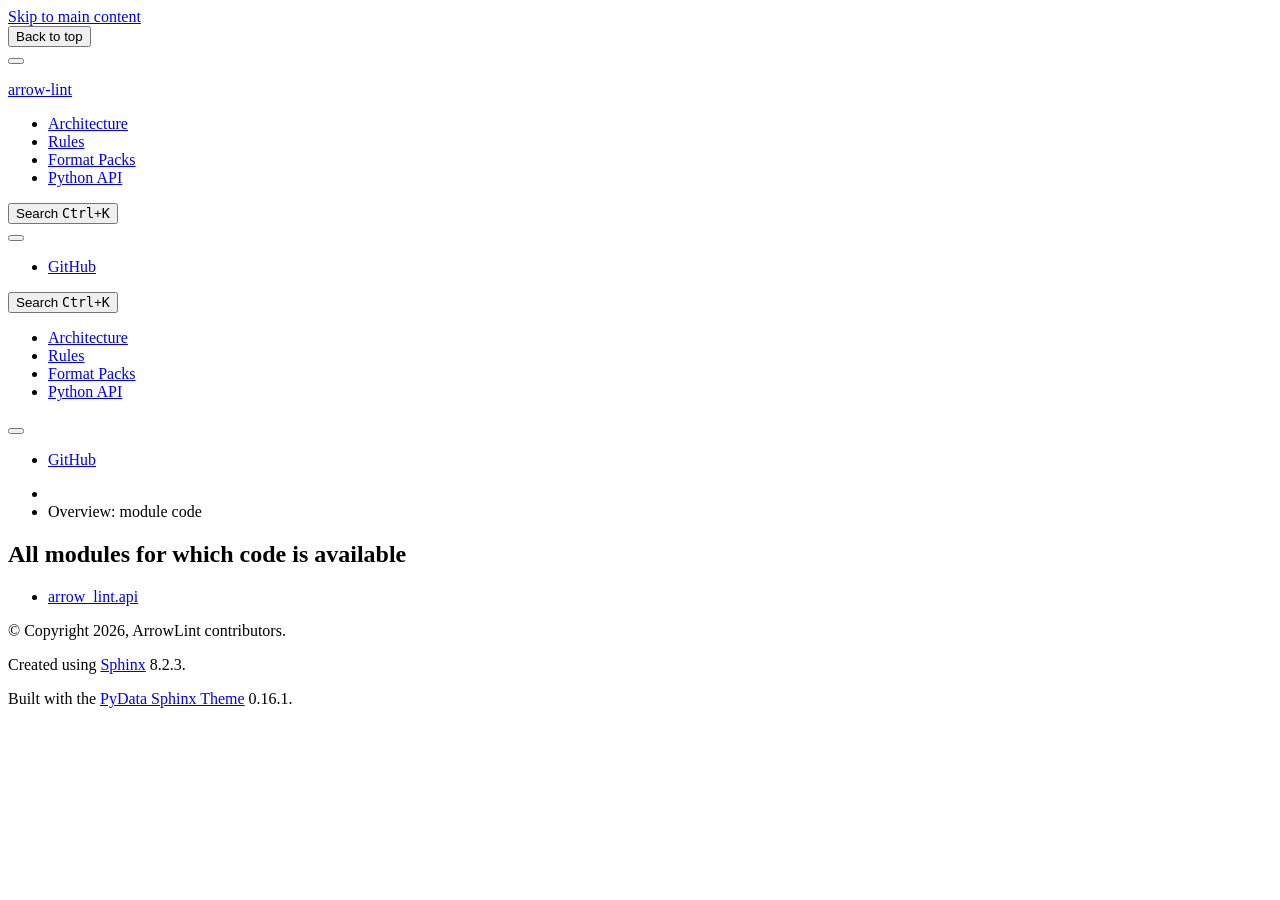
==== _modules/index.html @ a1b4add0 "Deploying to pages from @ d33bs/arrow-lint@e70e8f6279e26ccdb0fc44be849a78ca7ef5f0b1 🚀" ====
<!DOCTYPE html>


<html lang="en" data-content_root="../" >

  <head>
    <meta charset="utf-8" />
    <meta name="viewport" content="width=device-width, initial-scale=1.0" />
    <title>Overview: module code &#8212; arrow-lint  documentation</title>
  
  
  
  <script data-cfasync="false">
    document.documentElement.dataset.mode = localStorage.getItem("mode") || "";
    document.documentElement.dataset.theme = localStorage.getItem("theme") || "";
  </script>
  <!--
    this give us a css class that will be invisible only if js is disabled
  -->
  <noscript>
    <style>
      .pst-js-only { display: none !important; }

    </style>
  </noscript>
  
  <!-- Loaded before other Sphinx assets -->
  <link href="../_static/styles/theme.css?digest=8878045cc6db502f8baf" rel="stylesheet" />
<link href="../_static/styles/pydata-sphinx-theme.css?digest=8878045cc6db502f8baf" rel="stylesheet" />

    <link rel="stylesheet" type="text/css" href="../_static/pygments.css?v=8f2a1f02" />
    <link rel="stylesheet" type="text/css" href="../_static/mystnb.4510f1fc1dee50b3e5859aac5469c37c29e427902b24a333a5f9fcb2f0b3ac41.css" />
    <link rel="stylesheet" type="text/css" href="../_static/custom.css?v=63dfd3e1" />
  
  <!-- So that users can add custom icons -->
  <script src="../_static/scripts/fontawesome.js?digest=8878045cc6db502f8baf"></script>
  <!-- Pre-loaded scripts that we'll load fully later -->
  <link rel="preload" as="script" href="../_static/scripts/bootstrap.js?digest=8878045cc6db502f8baf" />
<link rel="preload" as="script" href="../_static/scripts/pydata-sphinx-theme.js?digest=8878045cc6db502f8baf" />

    <script src="../_static/documentation_options.js?v=5929fcd5"></script>
    <script src="../_static/doctools.js?v=9bcbadda"></script>
    <script src="../_static/sphinx_highlight.js?v=dc90522c"></script>
    <script>DOCUMENTATION_OPTIONS.pagename = '_modules/index';</script>
    <link rel="index" title="Index" href="../genindex.html" />
    <link rel="search" title="Search" href="../search.html" />
  <meta name="viewport" content="width=device-width, initial-scale=1"/>
  <meta name="docsearch:language" content="en"/>
  <meta name="docsearch:version" content="" />
  </head>
  
  
  <body data-bs-spy="scroll" data-bs-target=".bd-toc-nav" data-offset="180" data-bs-root-margin="0px 0px -60%" data-default-mode="">

  
  
  <div id="pst-skip-link" class="skip-link d-print-none"><a href="#main-content">Skip to main content</a></div>
  
  <div id="pst-scroll-pixel-helper"></div>
  
  <button type="button" class="btn rounded-pill" id="pst-back-to-top">
    <i class="fa-solid fa-arrow-up"></i>Back to top</button>

  
  <dialog id="pst-search-dialog">
    
<form class="bd-search d-flex align-items-center"
      action="../search.html"
      method="get">
  <i class="fa-solid fa-magnifying-glass"></i>
  <input type="search"
         class="form-control"
         name="q"
         placeholder="Search the docs ..."
         aria-label="Search the docs ..."
         autocomplete="off"
         autocorrect="off"
         autocapitalize="off"
         spellcheck="false"/>
  <span class="search-button__kbd-shortcut"><kbd class="kbd-shortcut__modifier">Ctrl</kbd>+<kbd>K</kbd></span>
</form>
  </dialog>

  <div class="pst-async-banner-revealer d-none">
  <aside id="bd-header-version-warning" class="d-none d-print-none" aria-label="Version warning"></aside>
</div>

  
    <header class="bd-header navbar navbar-expand-lg bd-navbar d-print-none">
<div class="bd-header__inner bd-page-width">
  <button class="pst-navbar-icon sidebar-toggle primary-toggle" aria-label="Site navigation">
    <span class="fa-solid fa-bars"></span>
  </button>
  
  
  <div class=" navbar-header-items__start">
    
      <div class="navbar-item">

  
    
  

<a class="navbar-brand logo" href="../index.html">
  
  
  
  
  
  
    <p class="title logo__title">arrow-lint</p>
  
</a></div>
    
  </div>
  
  <div class=" navbar-header-items">
    
    <div class="me-auto navbar-header-items__center">
      
        <div class="navbar-item">
<nav>
  <ul class="bd-navbar-elements navbar-nav">
    
<li class="nav-item ">
  <a class="nav-link nav-internal" href="../architecture.html">
    Architecture
  </a>
</li>


<li class="nav-item ">
  <a class="nav-link nav-internal" href="../rules.html">
    Rules
  </a>
</li>


<li class="nav-item ">
  <a class="nav-link nav-internal" href="../format-packs.html">
    Format Packs
  </a>
</li>


<li class="nav-item ">
  <a class="nav-link nav-internal" href="../python-api.html">
    Python API
  </a>
</li>

  </ul>
</nav></div>
      
    </div>
    
    
    <div class="navbar-header-items__end">
      
        <div class="navbar-item navbar-persistent--container">
          

<button class="btn search-button-field search-button__button pst-js-only" title="Search" aria-label="Search" data-bs-placement="bottom" data-bs-toggle="tooltip">
 <i class="fa-solid fa-magnifying-glass"></i>
 <span class="search-button__default-text">Search</span>
 <span class="search-button__kbd-shortcut"><kbd class="kbd-shortcut__modifier">Ctrl</kbd>+<kbd class="kbd-shortcut__modifier">K</kbd></span>
</button>
        </div>
      
      
        <div class="navbar-item">

<button class="btn btn-sm nav-link pst-navbar-icon theme-switch-button pst-js-only" aria-label="Color mode" data-bs-title="Color mode"  data-bs-placement="bottom" data-bs-toggle="tooltip">
  <i class="theme-switch fa-solid fa-sun                fa-lg" data-mode="light" title="Light"></i>
  <i class="theme-switch fa-solid fa-moon               fa-lg" data-mode="dark"  title="Dark"></i>
  <i class="theme-switch fa-solid fa-circle-half-stroke fa-lg" data-mode="auto"  title="System Settings"></i>
</button></div>
      
        <div class="navbar-item"><ul class="navbar-icon-links"
    aria-label="Icon Links">
        <li class="nav-item">
          
          
          
          
          
          
          
          
          <a href="https://github.com/CU-DBMI/arrow-lint" title="GitHub" class="nav-link pst-navbar-icon" rel="noopener" target="_blank" data-bs-toggle="tooltip" data-bs-placement="bottom"><i class="fa-brands fa-github fa-lg" aria-hidden="true"></i>
            <span class="sr-only">GitHub</span></a>
        </li>
</ul></div>
      
    </div>
    
  </div>
  
  
    <div class="navbar-persistent--mobile">

<button class="btn search-button-field search-button__button pst-js-only" title="Search" aria-label="Search" data-bs-placement="bottom" data-bs-toggle="tooltip">
 <i class="fa-solid fa-magnifying-glass"></i>
 <span class="search-button__default-text">Search</span>
 <span class="search-button__kbd-shortcut"><kbd class="kbd-shortcut__modifier">Ctrl</kbd>+<kbd class="kbd-shortcut__modifier">K</kbd></span>
</button>
    </div>
  

  
</div>

    </header>
  

  <div class="bd-container">
    <div class="bd-container__inner bd-page-width">
      
      
      
        
      
      <dialog id="pst-primary-sidebar-modal"></dialog>
      <div id="pst-primary-sidebar" class="bd-sidebar-primary bd-sidebar hide-on-wide">
        

  
  <div class="sidebar-header-items sidebar-primary__section">
    
    
      <div class="sidebar-header-items__center">
        
          
          
            <div class="navbar-item">
<nav>
  <ul class="bd-navbar-elements navbar-nav">
    
<li class="nav-item ">
  <a class="nav-link nav-internal" href="../architecture.html">
    Architecture
  </a>
</li>


<li class="nav-item ">
  <a class="nav-link nav-internal" href="../rules.html">
    Rules
  </a>
</li>


<li class="nav-item ">
  <a class="nav-link nav-internal" href="../format-packs.html">
    Format Packs
  </a>
</li>


<li class="nav-item ">
  <a class="nav-link nav-internal" href="../python-api.html">
    Python API
  </a>
</li>

  </ul>
</nav></div>
          
        
      </div>
    
    
    
      <div class="sidebar-header-items__end">
        
          <div class="navbar-item">

<button class="btn btn-sm nav-link pst-navbar-icon theme-switch-button pst-js-only" aria-label="Color mode" data-bs-title="Color mode"  data-bs-placement="bottom" data-bs-toggle="tooltip">
  <i class="theme-switch fa-solid fa-sun                fa-lg" data-mode="light" title="Light"></i>
  <i class="theme-switch fa-solid fa-moon               fa-lg" data-mode="dark"  title="Dark"></i>
  <i class="theme-switch fa-solid fa-circle-half-stroke fa-lg" data-mode="auto"  title="System Settings"></i>
</button></div>
        
          <div class="navbar-item"><ul class="navbar-icon-links"
    aria-label="Icon Links">
        <li class="nav-item">
          
          
          
          
          
          
          
          
          <a href="https://github.com/CU-DBMI/arrow-lint" title="GitHub" class="nav-link pst-navbar-icon" rel="noopener" target="_blank" data-bs-toggle="tooltip" data-bs-placement="bottom"><i class="fa-brands fa-github fa-lg" aria-hidden="true"></i>
            <span class="sr-only">GitHub</span></a>
        </li>
</ul></div>
        
      </div>
    
  </div>
  
  
  <div class="sidebar-primary-items__end sidebar-primary__section">
      <div class="sidebar-primary-item">
<div id="ethical-ad-placement"
      class="flat"
      data-ea-publisher="readthedocs"
      data-ea-type="readthedocs-sidebar"
      data-ea-manual="true">
</div></div>
  </div>


      </div>
      
      <main id="main-content" class="bd-main" role="main">
        
        
          <div class="bd-content">
            <div class="bd-article-container">
              
              <div class="bd-header-article d-print-none">
<div class="header-article-items header-article__inner">
  
    <div class="header-article-items__start">
      
        <div class="header-article-item">

<nav aria-label="Breadcrumb" class="d-print-none">
  <ul class="bd-breadcrumbs">
    
    <li class="breadcrumb-item breadcrumb-home">
      <a href="../index.html" class="nav-link" aria-label="Home">
        <i class="fa-solid fa-home"></i>
      </a>
    </li>
    <li class="breadcrumb-item active" aria-current="page"><span class="ellipsis">Overview: module code</span></li>
  </ul>
</nav>
</div>
      
    </div>
  
  
</div>
</div>
              
              
              
                
<div id="searchbox"></div>
                <article class="bd-article">
                  
  <h1>All modules for which code is available</h1>
<ul><li><a href="arrow_lint/api.html">arrow_lint.api</a></li>
</ul>

                </article>
              
              
              
              
              
                <footer class="prev-next-footer d-print-none">
                  
<div class="prev-next-area">
</div>
                </footer>
              
            </div>
            
            
              
            
          </div>
          <footer class="bd-footer-content">
            
          </footer>
        
      </main>
    </div>
  </div>
  
  <!-- Scripts loaded after <body> so the DOM is not blocked -->
  <script defer src="../_static/scripts/bootstrap.js?digest=8878045cc6db502f8baf"></script>
<script defer src="../_static/scripts/pydata-sphinx-theme.js?digest=8878045cc6db502f8baf"></script>

  <footer class="bd-footer">
<div class="bd-footer__inner bd-page-width">
  
    <div class="footer-items__start">
      
        <div class="footer-item">

  <p class="copyright">
    
      © Copyright 2026, ArrowLint contributors.
      <br/>
    
  </p>
</div>
      
    </div>
  
  
    <div class="footer-items__center">
      
        <div class="footer-item">

  <p class="sphinx-version">
    Created using <a href="https://www.sphinx-doc.org/">Sphinx</a> 8.2.3.
    <br/>
  </p>
</div>
      
    </div>
  
  
    <div class="footer-items__end">
      
        <div class="footer-item">
<p class="theme-version">
  <!-- # L10n: Setting the PST URL as an argument as this does not need to be localized -->
  Built with the <a href="https://pydata-sphinx-theme.readthedocs.io/en/stable/index.html">PyData Sphinx Theme</a> 0.16.1.
</p></div>
      
    </div>
  
</div>

  </footer>
  </body>
</html>
---- _static/styles/theme.css ----
/* Provided by Sphinx's 'basic' theme, and included in the final set of assets */
@import "../basic.css";
---- _static/pygments.css ----
html[data-theme="light"] .highlight pre { line-height: 125%; }
html[data-theme="light"] .highlight td.linenos .normal { color: inherit; background-color: transparent; padding-left: 5px; padding-right: 5px; }
html[data-theme="light"] .highlight span.linenos { color: inherit; background-color: transparent; padding-left: 5px; padding-right: 5px; }
html[data-theme="light"] .highlight td.linenos .special { color: #000000; background-color: #ffffc0; padding-left: 5px; padding-right: 5px; }
html[data-theme="light"] .highlight span.linenos.special { color: #000000; background-color: #ffffc0; padding-left: 5px; padding-right: 5px; }
html[data-theme="light"] .highlight .hll { background-color: #fae4c2 }
html[data-theme="light"] .highlight { background: #fefefe; color: #080808 }
html[data-theme="light"] .highlight .c { color: #515151 } /* Comment */
html[data-theme="light"] .highlight .err { color: #A12236 } /* Error */
html[data-theme="light"] .highlight .k { color: #6730C5 } /* Keyword */
html[data-theme="light"] .highlight .l { color: #7F4707 } /* Literal */
html[data-theme="light"] .highlight .n { color: #080808 } /* Name */
html[data-theme="light"] .highlight .o { color: #00622F } /* Operator */
html[data-theme="light"] .highlight .p { color: #080808 } /* Punctuation */
html[data-theme="light"] .highlight .ch { color: #515151 } /* Comment.Hashbang */
html[data-theme="light"] .highlight .cm { color: #515151 } /* Comment.Multiline */
html[data-theme="light"] .highlight .cp { color: #515151 } /* Comment.Preproc */
html[data-theme="light"] .highlight .cpf { color: #515151 } /* Comment.PreprocFile */
html[data-theme="light"] .highlight .c1 { color: #515151 } /* Comment.Single */
html[data-theme="light"] .highlight .cs { color: #515151 } /* Comment.Special */
html[data-theme="light"] .highlight .gd { color: #005B82 } /* Generic.Deleted */
html[data-theme="light"] .highlight .ge { font-style: italic } /* Generic.Emph */
html[data-theme="light"] .highlight .gh { color: #005B82 } /* Generic.Heading */
html[data-theme="light"] .highlight .gs { font-weight: bold } /* Generic.Strong */
html[data-theme="light"] .highlight .gu { color: #005B82 } /* Generic.Subheading */
html[data-theme="light"] .highlight .kc { color: #6730C5 } /* Keyword.Constant */
html[data-theme="light"] .highlight .kd { color: #6730C5 } /* Keyword.Declaration */
html[data-theme="light"] .highlight .kn { color: #6730C5 } /* Keyword.Namespace */
html[data-theme="light"] .highlight .kp { color: #6730C5 } /* Keyword.Pseudo */
html[data-theme="light"] .highlight .kr { color: #6730C5 } /* Keyword.Reserved */
html[data-theme="light"] .highlight .kt { color: #7F4707 } /* Keyword.Type */
html[data-theme="light"] .highlight .ld { color: #7F4707 } /* Literal.Date */
html[data-theme="light"] .highlight .m { color: #7F4707 } /* Literal.Number */
html[data-theme="light"] .highlight .s { color: #00622F } /* Literal.String */
html[data-theme="light"] .highlight .na { color: #912583 } /* Name.Attribute */
html[data-theme="light"] .highlight .nb { color: #7F4707 } /* Name.Builtin */
html[data-theme="light"] .highlight .nc { color: #005B82 } /* Name.Class */
html[data-theme="light"] .highlight .no { color: #005B82 } /* Name.Constant */
html[data-theme="light"] .highlight .nd { color: #7F4707 } /* Name.Decorator */
html[data-theme="light"] .highlight .ni { color: #00622F } /* Name.Entity */
html[data-theme="light"] .highlight .ne { color: #6730C5 } /* Name.Exception */
html[data-theme="light"] .highlight .nf { color: #005B82 } /* Name.Function */
html[data-theme="light"] .highlight .nl { color: #7F4707 } /* Name.Label */
html[data-theme="light"] .highlight .nn { color: #080808 } /* Name.Namespace */
html[data-theme="light"] .highlight .nx { color: #080808 } /* Name.Other */
html[data-theme="light"] .highlight .py { color: #005B82 } /* Name.Property */
html[data-theme="light"] .highlight .nt { color: #005B82 } /* Name.Tag */
html[data-theme="light"] .highlight .nv { color: #A12236 } /* Name.Variable */
html[data-theme="light"] .highlight .ow { color: #6730C5 } /* Operator.Word */
html[data-theme="light"] .highlight .pm { color: #080808 } /* Punctuation.Marker */
html[data-theme="light"] .highlight .w { color: #080808 } /* Text.Whitespace */
html[data-theme="light"] .highlight .mb { color: #7F4707 } /* Literal.Number.Bin */
html[data-theme="light"] .highlight .mf { color: #7F4707 } /* Literal.Number.Float */
html[data-theme="light"] .highlight .mh { color: #7F4707 } /* Literal.Number.Hex */
html[data-theme="light"] .highlight .mi { color: #7F4707 } /* Literal.Number.Integer */
html[data-theme="light"] .highlight .mo { color: #7F4707 } /* Literal.Number.Oct */
html[data-theme="light"] .highlight .sa { color: #00622F } /* Literal.String.Affix */
html[data-theme="light"] .highlight .sb { color: #00622F } /* Literal.String.Backtick */
html[data-theme="light"] .highlight .sc { color: #00622F } /* Literal.String.Char */
html[data-theme="light"] .highlight .dl { color: #00622F } /* Literal.String.Delimiter */
html[data-theme="light"] .highlight .sd { color: #00622F } /* Literal.String.Doc */
html[data-theme="light"] .highlight .s2 { color: #00622F } /* Literal.String.Double */
html[data-theme="light"] .highlight .se { color: #00622F } /* Literal.String.Escape */
html[data-theme="light"] .highlight .sh { color: #00622F } /* Literal.String.Heredoc */
html[data-theme="light"] .highlight .si { color: #00622F } /* Literal.String.Interpol */
html[data-theme="light"] .highlight .sx { color: #00622F } /* Literal.String.Other */
html[data-theme="light"] .highlight .sr { color: #A12236 } /* Literal.String.Regex */
html[data-theme="light"] .highlight .s1 { color: #00622F } /* Literal.String.Single */
html[data-theme="light"] .highlight .ss { color: #005B82 } /* Literal.String.Symbol */
html[data-theme="light"] .highlight .bp { color: #7F4707 } /* Name.Builtin.Pseudo */
html[data-theme="light"] .highlight .fm { color: #005B82 } /* Name.Function.Magic */
html[data-theme="light"] .highlight .vc { color: #A12236 } /* Name.Variable.Class */
html[data-theme="light"] .highlight .vg { color: #A12236 } /* Name.Variable.Global */
html[data-theme="light"] .highlight .vi { color: #A12236 } /* Name.Variable.Instance */
html[data-theme="light"] .highlight .vm { color: #7F4707 } /* Name.Variable.Magic */
html[data-theme="light"] .highlight .il { color: #7F4707 } /* Literal.Number.Integer.Long */
html[data-theme="dark"] .highlight pre { line-height: 125%; }
html[data-theme="dark"] .highlight td.linenos .normal { color: inherit; background-color: transparent; padding-left: 5px; padding-right: 5px; }
html[data-theme="dark"] .highlight span.linenos { color: inherit; background-color: transparent; padding-left: 5px; padding-right: 5px; }
html[data-theme="dark"] .highlight td.linenos .special { color: #000000; background-color: #ffffc0; padding-left: 5px; padding-right: 5px; }
html[data-theme="dark"] .highlight span.linenos.special { color: #000000; background-color: #ffffc0; padding-left: 5px; padding-right: 5px; }
html[data-theme="dark"] .highlight .hll { background-color: #ffd9002e }
html[data-theme="dark"] .highlight { background: #2b2b2b; color: #F8F8F2 }
html[data-theme="dark"] .highlight .c { color: #FFD900 } /* Comment */
html[data-theme="dark"] .highlight .err { color: #FFA07A } /* Error */
html[data-theme="dark"] .highlight .k { color: #DCC6E0 } /* Keyword */
html[data-theme="dark"] .highlight .l { color: #FFD900 } /* Literal */
html[data-theme="dark"] .highlight .n { color: #F8F8F2 } /* Name */
html[data-theme="dark"] .highlight .o { color: #ABE338 } /* Operator */
html[data-theme="dark"] .highlight .p { color: #F8F8F2 } /* Punctuation */
html[data-theme="dark"] .highlight .ch { color: #FFD900 } /* Comment.Hashbang */
html[data-theme="dark"] .highlight .cm { color: #FFD900 } /* Comment.Multiline */
html[data-theme="dark"] .highlight .cp { color: #FFD900 } /* Comment.Preproc */
html[data-theme="dark"] .highlight .cpf { color: #FFD900 } /* Comment.PreprocFile */
html[data-theme="dark"] .highlight .c1 { color: #FFD900 } /* Comment.Single */
html[data-theme="dark"] .highlight .cs { color: #FFD900 } /* Comment.Special */
html[data-theme="dark"] .highlight .gd { color: #00E0E0 } /* Generic.Deleted */
html[data-theme="dark"] .highlight .ge { font-style: italic } /* Generic.Emph */
html[data-theme="dark"] .highlight .gh { color: #00E0E0 } /* Generic.Heading */
html[data-theme="dark"] .highlight .gs { font-weight: bold } /* Generic.Strong */
html[data-theme="dark"] .highlight .gu { color: #00E0E0 } /* Generic.Subheading */
html[data-theme="dark"] .highlight .kc { color: #DCC6E0 } /* Keyword.Constant */
html[data-theme="dark"] .highlight .kd { color: #DCC6E0 } /* Keyword.Declaration */
html[data-theme="dark"] .highlight .kn { color: #DCC6E0 } /* Keyword.Namespace */
html[data-theme="dark"] .highlight .kp { color: #DCC6E0 } /* Keyword.Pseudo */
html[data-theme="dark"] .highlight .kr { color: #DCC6E0 } /* Keyword.Reserved */
html[data-theme="dark"] .highlight .kt { color: #FFD900 } /* Keyword.Type */
html[data-theme="dark"] .highlight .ld { color: #FFD900 } /* Literal.Date */
html[data-theme="dark"] .highlight .m { color: #FFD900 } /* Literal.Number */
html[data-theme="dark"] .highlight .s { color: #ABE338 } /* Literal.String */
html[data-theme="dark"] .highlight .na { color: #FFD900 } /* Name.Attribute */
html[data-theme="dark"] .highlight .nb { color: #FFD900 } /* Name.Builtin */
html[data-theme="dark"] .highlight .nc { color: #00E0E0 } /* Name.Class */
html[data-theme="dark"] .highlight .no { color: #00E0E0 } /* Name.Constant */
html[data-theme="dark"] .highlight .nd { color: #FFD900 } /* Name.Decorator */
html[data-theme="dark"] .highlight .ni { color: #ABE338 } /* Name.Entity */
html[data-theme="dark"] .highlight .ne { color: #DCC6E0 } /* Name.Exception */
html[data-theme="dark"] .highlight .nf { color: #00E0E0 } /* Name.Function */
html[data-theme="dark"] .highlight .nl { color: #FFD900 } /* Name.Label */
html[data-theme="dark"] .highlight .nn { color: #F8F8F2 } /* Name.Namespace */
html[data-theme="dark"] .highlight .nx { color: #F8F8F2 } /* Name.Other */
html[data-theme="dark"] .highlight .py { color: #00E0E0 } /* Name.Property */
html[data-theme="dark"] .highlight .nt { color: #00E0E0 } /* Name.Tag */
html[data-theme="dark"] .highlight .nv { color: #FFA07A } /* Name.Variable */
html[data-theme="dark"] .highlight .ow { color: #DCC6E0 } /* Operator.Word */
html[data-theme="dark"] .highlight .pm { color: #F8F8F2 } /* Punctuation.Marker */
html[data-theme="dark"] .highlight .w { color: #F8F8F2 } /* Text.Whitespace */
html[data-theme="dark"] .highlight .mb { color: #FFD900 } /* Literal.Number.Bin */
html[data-theme="dark"] .highlight .mf { color: #FFD900 } /* Literal.Number.Float */
html[data-theme="dark"] .highlight .mh { color: #FFD900 } /* Literal.Number.Hex */
html[data-theme="dark"] .highlight .mi { color: #FFD900 } /* Literal.Number.Integer */
html[data-theme="dark"] .highlight .mo { color: #FFD900 } /* Literal.Number.Oct */
html[data-theme="dark"] .highlight .sa { color: #ABE338 } /* Literal.String.Affix */
html[data-theme="dark"] .highlight .sb { color: #ABE338 } /* Literal.String.Backtick */
html[data-theme="dark"] .highlight .sc { color: #ABE338 } /* Literal.String.Char */
html[data-theme="dark"] .highlight .dl { color: #ABE338 } /* Literal.String.Delimiter */
html[data-theme="dark"] .highlight .sd { color: #ABE338 } /* Literal.String.Doc */
html[data-theme="dark"] .highlight .s2 { color: #ABE338 } /* Literal.String.Double */
html[data-theme="dark"] .highlight .se { color: #ABE338 } /* Literal.String.Escape */
html[data-theme="dark"] .highlight .sh { color: #ABE338 } /* Literal.String.Heredoc */
html[data-theme="dark"] .highlight .si { color: #ABE338 } /* Literal.String.Interpol */
html[data-theme="dark"] .highlight .sx { color: #ABE338 } /* Literal.String.Other */
html[data-theme="dark"] .highlight .sr { color: #FFA07A } /* Literal.String.Regex */
html[data-theme="dark"] .highlight .s1 { color: #ABE338 } /* Literal.String.Single */
html[data-theme="dark"] .highlight .ss { color: #00E0E0 } /* Literal.String.Symbol */
html[data-theme="dark"] .highlight .bp { color: #FFD900 } /* Name.Builtin.Pseudo */
html[data-theme="dark"] .highlight .fm { color: #00E0E0 } /* Name.Function.Magic */
html[data-theme="dark"] .highlight .vc { color: #FFA07A } /* Name.Variable.Class */
html[data-theme="dark"] .highlight .vg { color: #FFA07A } /* Name.Variable.Global */
html[data-theme="dark"] .highlight .vi { color: #FFA07A } /* Name.Variable.Instance */
html[data-theme="dark"] .highlight .vm { color: #FFD900 } /* Name.Variable.Magic */
html[data-theme="dark"] .highlight .il { color: #FFD900 } /* Literal.Number.Integer.Long */
---- _static/mystnb.4510f1fc1dee50b3e5859aac5469c37c29e427902b24a333a5f9fcb2f0b3ac41.css ----
/* Variables */
:root {
  --mystnb-source-bg-color: #f7f7f7;
  --mystnb-stdout-bg-color: #fcfcfc;
  --mystnb-stderr-bg-color: #fdd;
  --mystnb-traceback-bg-color: #fcfcfc;
  --mystnb-source-border-color: #ccc;
  --mystnb-source-margin-color: green;
  --mystnb-stdout-border-color: #f7f7f7;
  --mystnb-stderr-border-color: #f7f7f7;
  --mystnb-traceback-border-color: #ffd6d6;
  --mystnb-hide-prompt-opacity: 70%;
  --mystnb-source-border-radius: .4em;
  --mystnb-source-border-width: 1px;
}

/* Whole cell */
div.container.cell {
  padding-left: 0;
  margin-bottom: 1em;
}

/* Removing all background formatting so we can control at the div level */
.cell_input div.highlight,
.cell_output pre,
.cell_input pre,
.cell_output .output {
  border: none;
  box-shadow: none;
}

.cell_output .output pre,
.cell_input pre {
  margin: 0px;
}

/* Input cells */
div.cell div.cell_input,
div.cell details.above-input>summary {
  padding-left: 0em;
  padding-right: 0em;
  border: var(--mystnb-source-border-width) var(--mystnb-source-border-color) solid;
  background-color: var(--mystnb-source-bg-color);
  border-left-color: var(--mystnb-source-margin-color);
  border-left-width: medium;
  border-radius: var(--mystnb-source-border-radius);
}

div.cell_input>div,
div.cell_output div.output>div.highlight {
  margin: 0em !important;
  border: none !important;
}

/* All cell outputs */
.cell_output {
  padding-left: 1em;
  padding-right: 0em;
  margin-top: 1em;
}

/* Text outputs from cells */
.cell_output .output.text_plain,
.cell_output .output.traceback,
.cell_output .output.stream,
.cell_output .output.stderr {
  margin-top: 1em;
  margin-bottom: 0em;
  box-shadow: none;
}

.cell_output .output.text_plain,
.cell_output .output.stream {
  background: var(--mystnb-stdout-bg-color);
  border: 1px solid var(--mystnb-stdout-border-color);
}

.cell_output .output.stderr {
  background: var(--mystnb-stderr-bg-color);
  border: 1px solid var(--mystnb-stderr-border-color);
}

.cell_output .output.traceback {
  background: var(--mystnb-traceback-bg-color);
  border: 1px solid var(--mystnb-traceback-border-color);
}

/* Collapsible cell content */
div.cell details.above-input div.cell_input {
  border-top-left-radius: 0;
  border-top-right-radius: 0;
  border-top: var(--mystnb-source-border-width) var(--mystnb-source-border-color) dashed;
}

div.cell div.cell_input.above-output-prompt {
  border-bottom-left-radius: 0;
  border-bottom-right-radius: 0;
}

div.cell details.above-input>summary {
  border-bottom-left-radius: 0;
  border-bottom-right-radius: 0;
  border-bottom: var(--mystnb-source-border-width) var(--mystnb-source-border-color) dashed;
  padding-left: 1em;
  margin-bottom: 0;
}

div.cell details.above-output>summary {
  background-color: var(--mystnb-source-bg-color);
  padding-left: 1em;
  padding-right: 0em;
  border: var(--mystnb-source-border-width) var(--mystnb-source-border-color) solid;
  border-radius: var(--mystnb-source-border-radius);
  border-left-color: var(--mystnb-source-margin-color);
  border-left-width: medium;
}

div.cell details.below-input>summary {
  background-color: var(--mystnb-source-bg-color);
  padding-left: 1em;
  padding-right: 0em;
  border: var(--mystnb-source-border-width) var(--mystnb-source-border-color) solid;
  border-top: none;
  border-bottom-left-radius: var(--mystnb-source-border-radius);
  border-bottom-right-radius: var(--mystnb-source-border-radius);
  border-left-color: var(--mystnb-source-margin-color);
  border-left-width: medium;
}

div.cell details.hide>summary>span {
  opacity: var(--mystnb-hide-prompt-opacity);
}

div.cell details.hide[open]>summary>span.collapsed {
  display: none;
}

div.cell details.hide:not([open])>summary>span.expanded {
  display: none;
}

@keyframes collapsed-fade-in {
  0% {
    opacity: 0;
  }

  100% {
    opacity: 1;
  }
}
div.cell details.hide[open]>summary~* {
  -moz-animation: collapsed-fade-in 0.3s ease-in-out;
  -webkit-animation: collapsed-fade-in 0.3s ease-in-out;
  animation: collapsed-fade-in 0.3s ease-in-out;
}

/* Math align to the left */
.cell_output .MathJax_Display {
  text-align: left !important;
}

/* Pandas tables. Pulled from the Jupyter / nbsphinx CSS */
div.cell_output table {
  border: none;
  border-collapse: collapse;
  border-spacing: 0;
  color: black;
  font-size: 1em;
  table-layout: fixed;
}

div.cell_output thead {
  border-bottom: 1px solid black;
  vertical-align: bottom;
}

div.cell_output tr,
div.cell_output th,
div.cell_output td {
  text-align: right;
  vertical-align: middle;
  padding: 0.5em 0.5em;
  line-height: normal;
  white-space: normal;
  max-width: none;
  border: none;
}

div.cell_output th {
  font-weight: bold;
}

div.cell_output tbody tr:nth-child(odd) {
  background: #f5f5f5;
}

div.cell_output tbody tr:hover {
  background: rgba(66, 165, 245, 0.2);
}

/** source code line numbers **/
span.linenos {
  opacity: 0.5;
}

/* Inline text from `paste` operation */

span.pasted-text {
  font-weight: bold;
}

span.pasted-inline img {
  max-height: 2em;
}

tbody span.pasted-inline img {
  max-height: none;
}

/* Font colors for translated ANSI escape sequences
Color values are copied from Jupyter Notebook
https://github.com/jupyter/notebook/blob/52581f8eda9b319eb0390ac77fe5903c38f81e3e/notebook/static/notebook/less/ansicolors.less#L14-L21
Background colors from
https://nbsphinx.readthedocs.io/en/latest/code-cells.html#ANSI-Colors
*/
div.highlight .-Color-Bold {
  font-weight: bold;
}

div.highlight .-Color[class*=-Black] {
  color: #3E424D
}

div.highlight .-Color[class*=-Red] {
  color: #E75C58
}

div.highlight .-Color[class*=-Green] {
  color: #00A250
}

div.highlight .-Color[class*=-Yellow] {
  color: #DDB62B
}

div.highlight .-Color[class*=-Blue] {
  color: #208FFB
}

div.highlight .-Color[class*=-Magenta] {
  color: #D160C4
}

div.highlight .-Color[class*=-Cyan] {
  color: #60C6C8
}

div.highlight .-Color[class*=-White] {
  color: #C5C1B4
}

div.highlight .-Color[class*=-BGBlack] {
  background-color: #3E424D
}

div.highlight .-Color[class*=-BGRed] {
  background-color: #E75C58
}

div.highlight .-Color[class*=-BGGreen] {
  background-color: #00A250
}

div.highlight .-Color[class*=-BGYellow] {
  background-color: #DDB62B
}

div.highlight .-Color[class*=-BGBlue] {
  background-color: #208FFB
}

div.highlight .-Color[class*=-BGMagenta] {
  background-color: #D160C4
}

div.highlight .-Color[class*=-BGCyan] {
  background-color: #60C6C8
}

div.highlight .-Color[class*=-BGWhite] {
  background-color: #C5C1B4
}

/* Font colors for 8-bit ANSI */

div.highlight .-Color[class*=-C0] {
  color: #000000
}

div.highlight .-Color[class*=-BGC0] {
  background-color: #000000
}

div.highlight .-Color[class*=-C1] {
  color: #800000
}

div.highlight .-Color[class*=-BGC1] {
  background-color: #800000
}

div.highlight .-Color[class*=-C2] {
  color: #008000
}

div.highlight .-Color[class*=-BGC2] {
  background-color: #008000
}

div.highlight .-Color[class*=-C3] {
  color: #808000
}

div.highlight .-Color[class*=-BGC3] {
  background-color: #808000
}

div.highlight .-Color[class*=-C4] {
  color: #000080
}

div.highlight .-Color[class*=-BGC4] {
  background-color: #000080
}

div.highlight .-Color[class*=-C5] {
  color: #800080
}

div.highlight .-Color[class*=-BGC5] {
  background-color: #800080
}

div.highlight .-Color[class*=-C6] {
  color: #008080
}

div.highlight .-Color[class*=-BGC6] {
  background-color: #008080
}

div.highlight .-Color[class*=-C7] {
  color: #C0C0C0
}

div.highlight .-Color[class*=-BGC7] {
  background-color: #C0C0C0
}

div.highlight .-Color[class*=-C8] {
  color: #808080
}

div.highlight .-Color[class*=-BGC8] {
  background-color: #808080
}

div.highlight .-Color[class*=-C9] {
  color: #FF0000
}

div.highlight .-Color[class*=-BGC9] {
  background-color: #FF0000
}

div.highlight .-Color[class*=-C10] {
  color: #00FF00
}

div.highlight .-Color[class*=-BGC10] {
  background-color: #00FF00
}

div.highlight .-Color[class*=-C11] {
  color: #FFFF00
}

div.highlight .-Color[class*=-BGC11] {
  background-color: #FFFF00
}

div.highlight .-Color[class*=-C12] {
  color: #0000FF
}

div.highlight .-Color[class*=-BGC12] {
  background-color: #0000FF
}

div.highlight .-Color[class*=-C13] {
  color: #FF00FF
}

div.highlight .-Color[class*=-BGC13] {
  background-color: #FF00FF
}

div.highlight .-Color[class*=-C14] {
  color: #00FFFF
}

div.highlight .-Color[class*=-BGC14] {
  background-color: #00FFFF
}

div.highlight .-Color[class*=-C15] {
  color: #FFFFFF
}

div.highlight .-Color[class*=-BGC15] {
  background-color: #FFFFFF
}

div.highlight .-Color[class*=-C16] {
  color: #000000
}

div.highlight .-Color[class*=-BGC16] {
  background-color: #000000
}

div.highlight .-Color[class*=-C17] {
  color: #00005F
}

div.highlight .-Color[class*=-BGC17] {
  background-color: #00005F
}

div.highlight .-Color[class*=-C18] {
  color: #000087
}

div.highlight .-Color[class*=-BGC18] {
  background-color: #000087
}

div.highlight .-Color[class*=-C19] {
  color: #0000AF
}

div.highlight .-Color[class*=-BGC19] {
  background-color: #0000AF
}

div.highlight .-Color[class*=-C20] {
  color: #0000D7
}

div.highlight .-Color[class*=-BGC20] {
  background-color: #0000D7
}

div.highlight .-Color[class*=-C21] {
  color: #0000FF
}

div.highlight .-Color[class*=-BGC21] {
  background-color: #0000FF
}

div.highlight .-Color[class*=-C22] {
  color: #005F00
}

div.highlight .-Color[class*=-BGC22] {
  background-color: #005F00
}

div.highlight .-Color[class*=-C23] {
  color: #005F5F
}

div.highlight .-Color[class*=-BGC23] {
  background-color: #005F5F
}

div.highlight .-Color[class*=-C24] {
  color: #005F87
}

div.highlight .-Color[class*=-BGC24] {
  background-color: #005F87
}

div.highlight .-Color[class*=-C25] {
  color: #005FAF
}

div.highlight .-Color[class*=-BGC25] {
  background-color: #005FAF
}

div.highlight .-Color[class*=-C26] {
  color: #005FD7
}

div.highlight .-Color[class*=-BGC26] {
  background-color: #005FD7
}

div.highlight .-Color[class*=-C27] {
  color: #005FFF
}

div.highlight .-Color[class*=-BGC27] {
  background-color: #005FFF
}

div.highlight .-Color[class*=-C28] {
  color: #008700
}

div.highlight .-Color[class*=-BGC28] {
  background-color: #008700
}

div.highlight .-Color[class*=-C29] {
  color: #00875F
}

div.highlight .-Color[class*=-BGC29] {
  background-color: #00875F
}

div.highlight .-Color[class*=-C30] {
  color: #008787
}

div.highlight .-Color[class*=-BGC30] {
  background-color: #008787
}

div.highlight .-Color[class*=-C31] {
  color: #0087AF
}

div.highlight .-Color[class*=-BGC31] {
  background-color: #0087AF
}

div.highlight .-Color[class*=-C32] {
  color: #0087D7
}

div.highlight .-Color[class*=-BGC32] {
  background-color: #0087D7
}

div.highlight .-Color[class*=-C33] {
  color: #0087FF
}

div.highlight .-Color[class*=-BGC33] {
  background-color: #0087FF
}

div.highlight .-Color[class*=-C34] {
  color: #00AF00
}

div.highlight .-Color[class*=-BGC34] {
  background-color: #00AF00
}

div.highlight .-Color[class*=-C35] {
  color: #00AF5F
}

div.highlight .-Color[class*=-BGC35] {
  background-color: #00AF5F
}

div.highlight .-Color[class*=-C36] {
  color: #00AF87
}

div.highlight .-Color[class*=-BGC36] {
  background-color: #00AF87
}

div.highlight .-Color[class*=-C37] {
  color: #00AFAF
}

div.highlight .-Color[class*=-BGC37] {
  background-color: #00AFAF
}

div.highlight .-Color[class*=-C38] {
  color: #00AFD7
}

div.highlight .-Color[class*=-BGC38] {
  background-color: #00AFD7
}

div.highlight .-Color[class*=-C39] {
  color: #00AFFF
}

div.highlight .-Color[class*=-BGC39] {
  background-color: #00AFFF
}

div.highlight .-Color[class*=-C40] {
  color: #00D700
}

div.highlight .-Color[class*=-BGC40] {
  background-color: #00D700
}

div.highlight .-Color[class*=-C41] {
  color: #00D75F
}

div.highlight .-Color[class*=-BGC41] {
  background-color: #00D75F
}

div.highlight .-Color[class*=-C42] {
  color: #00D787
}

div.highlight .-Color[class*=-BGC42] {
  background-color: #00D787
}

div.highlight .-Color[class*=-C43] {
  color: #00D7AF
}

div.highlight .-Color[class*=-BGC43] {
  background-color: #00D7AF
}

div.highlight .-Color[class*=-C44] {
  color: #00D7D7
}

div.highlight .-Color[class*=-BGC44] {
  background-color: #00D7D7
}

div.highlight .-Color[class*=-C45] {
  color: #00D7FF
}

div.highlight .-Color[class*=-BGC45] {
  background-color: #00D7FF
}

div.highlight .-Color[class*=-C46] {
  color: #00FF00
}

div.highlight .-Color[class*=-BGC46] {
  background-color: #00FF00
}

div.highlight .-Color[class*=-C47] {
  color: #00FF5F
}

div.highlight .-Color[class*=-BGC47] {
  background-color: #00FF5F
}

div.highlight .-Color[class*=-C48] {
  color: #00FF87
}

div.highlight .-Color[class*=-BGC48] {
  background-color: #00FF87
}

div.highlight .-Color[class*=-C49] {
  color: #00FFAF
}

div.highlight .-Color[class*=-BGC49] {
  background-color: #00FFAF
}

div.highlight .-Color[class*=-C50] {
  color: #00FFD7
}

div.highlight .-Color[class*=-BGC50] {
  background-color: #00FFD7
}

div.highlight .-Color[class*=-C51] {
  color: #00FFFF
}

div.highlight .-Color[class*=-BGC51] {
  background-color: #00FFFF
}

div.highlight .-Color[class*=-C52] {
  color: #5F0000
}

div.highlight .-Color[class*=-BGC52] {
  background-color: #5F0000
}

div.highlight .-Color[class*=-C53] {
  color: #5F005F
}

div.highlight .-Color[class*=-BGC53] {
  background-color: #5F005F
}

div.highlight .-Color[class*=-C54] {
  color: #5F0087
}

div.highlight .-Color[class*=-BGC54] {
  background-color: #5F0087
}

div.highlight .-Color[class*=-C55] {
  color: #5F00AF
}

div.highlight .-Color[class*=-BGC55] {
  background-color: #5F00AF
}

div.highlight .-Color[class*=-C56] {
  color: #5F00D7
}

div.highlight .-Color[class*=-BGC56] {
  background-color: #5F00D7
}

div.highlight .-Color[class*=-C57] {
  color: #5F00FF
}

div.highlight .-Color[class*=-BGC57] {
  background-color: #5F00FF
}

div.highlight .-Color[class*=-C58] {
  color: #5F5F00
}

div.highlight .-Color[class*=-BGC58] {
  background-color: #5F5F00
}

div.highlight .-Color[class*=-C59] {
  color: #5F5F5F
}

div.highlight .-Color[class*=-BGC59] {
  background-color: #5F5F5F
}

div.highlight .-Color[class*=-C60] {
  color: #5F5F87
}

div.highlight .-Color[class*=-BGC60] {
  background-color: #5F5F87
}

div.highlight .-Color[class*=-C61] {
  color: #5F5FAF
}

div.highlight .-Color[class*=-BGC61] {
  background-color: #5F5FAF
}

div.highlight .-Color[class*=-C62] {
  color: #5F5FD7
}

div.highlight .-Color[class*=-BGC62] {
  background-color: #5F5FD7
}

div.highlight .-Color[class*=-C63] {
  color: #5F5FFF
}

div.highlight .-Color[class*=-BGC63] {
  background-color: #5F5FFF
}

div.highlight .-Color[class*=-C64] {
  color: #5F8700
}

div.highlight .-Color[class*=-BGC64] {
  background-color: #5F8700
}

div.highlight .-Color[class*=-C65] {
  color: #5F875F
}

div.highlight .-Color[class*=-BGC65] {
  background-color: #5F875F
}

div.highlight .-Color[class*=-C66] {
  color: #5F8787
}

div.highlight .-Color[class*=-BGC66] {
  background-color: #5F8787
}

div.highlight .-Color[class*=-C67] {
  color: #5F87AF
}

div.highlight .-Color[class*=-BGC67] {
  background-color: #5F87AF
}

div.highlight .-Color[class*=-C68] {
  color: #5F87D7
}

div.highlight .-Color[class*=-BGC68] {
  background-color: #5F87D7
}

div.highlight .-Color[class*=-C69] {
  color: #5F87FF
}

div.highlight .-Color[class*=-BGC69] {
  background-color: #5F87FF
}

div.highlight .-Color[class*=-C70] {
  color: #5FAF00
}

div.highlight .-Color[class*=-BGC70] {
  background-color: #5FAF00
}

div.highlight .-Color[class*=-C71] {
  color: #5FAF5F
}

div.highlight .-Color[class*=-BGC71] {
  background-color: #5FAF5F
}

div.highlight .-Color[class*=-C72] {
  color: #5FAF87
}

div.highlight .-Color[class*=-BGC72] {
  background-color: #5FAF87
}

div.highlight .-Color[class*=-C73] {
  color: #5FAFAF
}

div.highlight .-Color[class*=-BGC73] {
  background-color: #5FAFAF
}

div.highlight .-Color[class*=-C74] {
  color: #5FAFD7
}

div.highlight .-Color[class*=-BGC74] {
  background-color: #5FAFD7
}

div.highlight .-Color[class*=-C75] {
  color: #5FAFFF
}

div.highlight .-Color[class*=-BGC75] {
  background-color: #5FAFFF
}

div.highlight .-Color[class*=-C76] {
  color: #5FD700
}

div.highlight .-Color[class*=-BGC76] {
  background-color: #5FD700
}

div.highlight .-Color[class*=-C77] {
  color: #5FD75F
}

div.highlight .-Color[class*=-BGC77] {
  background-color: #5FD75F
}

div.highlight .-Color[class*=-C78] {
  color: #5FD787
}

div.highlight .-Color[class*=-BGC78] {
  background-color: #5FD787
}

div.highlight .-Color[class*=-C79] {
  color: #5FD7AF
}

div.highlight .-Color[class*=-BGC79] {
  background-color: #5FD7AF
}

div.highlight .-Color[class*=-C80] {
  color: #5FD7D7
}

div.highlight .-Color[class*=-BGC80] {
  background-color: #5FD7D7
}

div.highlight .-Color[class*=-C81] {
  color: #5FD7FF
}

div.highlight .-Color[class*=-BGC81] {
  background-color: #5FD7FF
}

div.highlight .-Color[class*=-C82] {
  color: #5FFF00
}

div.highlight .-Color[class*=-BGC82] {
  background-color: #5FFF00
}

div.highlight .-Color[class*=-C83] {
  color: #5FFF5F
}

div.highlight .-Color[class*=-BGC83] {
  background-color: #5FFF5F
}

div.highlight .-Color[class*=-C84] {
  color: #5FFF87
}

div.highlight .-Color[class*=-BGC84] {
  background-color: #5FFF87
}

div.highlight .-Color[class*=-C85] {
  color: #5FFFAF
}

div.highlight .-Color[class*=-BGC85] {
  background-color: #5FFFAF
}

div.highlight .-Color[class*=-C86] {
  color: #5FFFD7
}

div.highlight .-Color[class*=-BGC86] {
  background-color: #5FFFD7
}

div.highlight .-Color[class*=-C87] {
  color: #5FFFFF
}

div.highlight .-Color[class*=-BGC87] {
  background-color: #5FFFFF
}

div.highlight .-Color[class*=-C88] {
  color: #870000
}

div.highlight .-Color[class*=-BGC88] {
  background-color: #870000
}

div.highlight .-Color[class*=-C89] {
  color: #87005F
}

div.highlight .-Color[class*=-BGC89] {
  background-color: #87005F
}

div.highlight .-Color[class*=-C90] {
  color: #870087
}

div.highlight .-Color[class*=-BGC90] {
  background-color: #870087
}

div.highlight .-Color[class*=-C91] {
  color: #8700AF
}

div.highlight .-Color[class*=-BGC91] {
  background-color: #8700AF
}

div.highlight .-Color[class*=-C92] {
  color: #8700D7
}

div.highlight .-Color[class*=-BGC92] {
  background-color: #8700D7
}

div.highlight .-Color[class*=-C93] {
  color: #8700FF
}

div.highlight .-Color[class*=-BGC93] {
  background-color: #8700FF
}

div.highlight .-Color[class*=-C94] {
  color: #875F00
}

div.highlight .-Color[class*=-BGC94] {
  background-color: #875F00
}

div.highlight .-Color[class*=-C95] {
  color: #875F5F
}

div.highlight .-Color[class*=-BGC95] {
  background-color: #875F5F
}

div.highlight .-Color[class*=-C96] {
  color: #875F87
}

div.highlight .-Color[class*=-BGC96] {
  background-color: #875F87
}

div.highlight .-Color[class*=-C97] {
  color: #875FAF
}

div.highlight .-Color[class*=-BGC97] {
  background-color: #875FAF
}

div.highlight .-Color[class*=-C98] {
  color: #875FD7
}

div.highlight .-Color[class*=-BGC98] {
  background-color: #875FD7
}

div.highlight .-Color[class*=-C99] {
  color: #875FFF
}

div.highlight .-Color[class*=-BGC99] {
  background-color: #875FFF
}

div.highlight .-Color[class*=-C100] {
  color: #878700
}

div.highlight .-Color[class*=-BGC100] {
  background-color: #878700
}

div.highlight .-Color[class*=-C101] {
  color: #87875F
}

div.highlight .-Color[class*=-BGC101] {
  background-color: #87875F
}

div.highlight .-Color[class*=-C102] {
  color: #878787
}

div.highlight .-Color[class*=-BGC102] {
  background-color: #878787
}

div.highlight .-Color[class*=-C103] {
  color: #8787AF
}

div.highlight .-Color[class*=-BGC103] {
  background-color: #8787AF
}

div.highlight .-Color[class*=-C104] {
  color: #8787D7
}

div.highlight .-Color[class*=-BGC104] {
  background-color: #8787D7
}

div.highlight .-Color[class*=-C105] {
  color: #8787FF
}

div.highlight .-Color[class*=-BGC105] {
  background-color: #8787FF
}

div.highlight .-Color[class*=-C106] {
  color: #87AF00
}

div.highlight .-Color[class*=-BGC106] {
  background-color: #87AF00
}

div.highlight .-Color[class*=-C107] {
  color: #87AF5F
}

div.highlight .-Color[class*=-BGC107] {
  background-color: #87AF5F
}

div.highlight .-Color[class*=-C108] {
  color: #87AF87
}

div.highlight .-Color[class*=-BGC108] {
  background-color: #87AF87
}

div.highlight .-Color[class*=-C109] {
  color: #87AFAF
}

div.highlight .-Color[class*=-BGC109] {
  background-color: #87AFAF
}

div.highlight .-Color[class*=-C110] {
  color: #87AFD7
}

div.highlight .-Color[class*=-BGC110] {
  background-color: #87AFD7
}

div.highlight .-Color[class*=-C111] {
  color: #87AFFF
}

div.highlight .-Color[class*=-BGC111] {
  background-color: #87AFFF
}

div.highlight .-Color[class*=-C112] {
  color: #87D700
}

div.highlight .-Color[class*=-BGC112] {
  background-color: #87D700
}

div.highlight .-Color[class*=-C113] {
  color: #87D75F
}

div.highlight .-Color[class*=-BGC113] {
  background-color: #87D75F
}

div.highlight .-Color[class*=-C114] {
  color: #87D787
}

div.highlight .-Color[class*=-BGC114] {
  background-color: #87D787
}

div.highlight .-Color[class*=-C115] {
  color: #87D7AF
}

div.highlight .-Color[class*=-BGC115] {
  background-color: #87D7AF
}

div.highlight .-Color[class*=-C116] {
  color: #87D7D7
}

div.highlight .-Color[class*=-BGC116] {
  background-color: #87D7D7
}

div.highlight .-Color[class*=-C117] {
  color: #87D7FF
}

div.highlight .-Color[class*=-BGC117] {
  background-color: #87D7FF
}

div.highlight .-Color[class*=-C118] {
  color: #87FF00
}

div.highlight .-Color[class*=-BGC118] {
  background-color: #87FF00
}

div.highlight .-Color[class*=-C119] {
  color: #87FF5F
}

div.highlight .-Color[class*=-BGC119] {
  background-color: #87FF5F
}

div.highlight .-Color[class*=-C120] {
  color: #87FF87
}

div.highlight .-Color[class*=-BGC120] {
  background-color: #87FF87
}

div.highlight .-Color[class*=-C121] {
  color: #87FFAF
}

div.highlight .-Color[class*=-BGC121] {
  background-color: #87FFAF
}

div.highlight .-Color[class*=-C122] {
  color: #87FFD7
}

div.highlight .-Color[class*=-BGC122] {
  background-color: #87FFD7
}

div.highlight .-Color[class*=-C123] {
  color: #87FFFF
}

div.highlight .-Color[class*=-BGC123] {
  background-color: #87FFFF
}

div.highlight .-Color[class*=-C124] {
  color: #AF0000
}

div.highlight .-Color[class*=-BGC124] {
  background-color: #AF0000
}

div.highlight .-Color[class*=-C125] {
  color: #AF005F
}

div.highlight .-Color[class*=-BGC125] {
  background-color: #AF005F
}

div.highlight .-Color[class*=-C126] {
  color: #AF0087
}

div.highlight .-Color[class*=-BGC126] {
  background-color: #AF0087
}

div.highlight .-Color[class*=-C127] {
  color: #AF00AF
}

div.highlight .-Color[class*=-BGC127] {
  background-color: #AF00AF
}

div.highlight .-Color[class*=-C128] {
  color: #AF00D7
}

div.highlight .-Color[class*=-BGC128] {
  background-color: #AF00D7
}

div.highlight .-Color[class*=-C129] {
  color: #AF00FF
}

div.highlight .-Color[class*=-BGC129] {
  background-color: #AF00FF
}

div.highlight .-Color[class*=-C130] {
  color: #AF5F00
}

div.highlight .-Color[class*=-BGC130] {
  background-color: #AF5F00
}

div.highlight .-Color[class*=-C131] {
  color: #AF5F5F
}

div.highlight .-Color[class*=-BGC131] {
  background-color: #AF5F5F
}

div.highlight .-Color[class*=-C132] {
  color: #AF5F87
}

div.highlight .-Color[class*=-BGC132] {
  background-color: #AF5F87
}

div.highlight .-Color[class*=-C133] {
  color: #AF5FAF
}

div.highlight .-Color[class*=-BGC133] {
  background-color: #AF5FAF
}

div.highlight .-Color[class*=-C134] {
  color: #AF5FD7
}

div.highlight .-Color[class*=-BGC134] {
  background-color: #AF5FD7
}

div.highlight .-Color[class*=-C135] {
  color: #AF5FFF
}

div.highlight .-Color[class*=-BGC135] {
  background-color: #AF5FFF
}

div.highlight .-Color[class*=-C136] {
  color: #AF8700
}

div.highlight .-Color[class*=-BGC136] {
  background-color: #AF8700
}

div.highlight .-Color[class*=-C137] {
  color: #AF875F
}

div.highlight .-Color[class*=-BGC137] {
  background-color: #AF875F
}

div.highlight .-Color[class*=-C138] {
  color: #AF8787
}

div.highlight .-Color[class*=-BGC138] {
  background-color: #AF8787
}

div.highlight .-Color[class*=-C139] {
  color: #AF87AF
}

div.highlight .-Color[class*=-BGC139] {
  background-color: #AF87AF
}

div.highlight .-Color[class*=-C140] {
  color: #AF87D7
}

div.highlight .-Color[class*=-BGC140] {
  background-color: #AF87D7
}

div.highlight .-Color[class*=-C141] {
  color: #AF87FF
}

div.highlight .-Color[class*=-BGC141] {
  background-color: #AF87FF
}

div.highlight .-Color[class*=-C142] {
  color: #AFAF00
}

div.highlight .-Color[class*=-BGC142] {
  background-color: #AFAF00
}

div.highlight .-Color[class*=-C143] {
  color: #AFAF5F
}

div.highlight .-Color[class*=-BGC143] {
  background-color: #AFAF5F
}

div.highlight .-Color[class*=-C144] {
  color: #AFAF87
}

div.highlight .-Color[class*=-BGC144] {
  background-color: #AFAF87
}

div.highlight .-Color[class*=-C145] {
  color: #AFAFAF
}

div.highlight .-Color[class*=-BGC145] {
  background-color: #AFAFAF
}

div.highlight .-Color[class*=-C146] {
  color: #AFAFD7
}

div.highlight .-Color[class*=-BGC146] {
  background-color: #AFAFD7
}

div.highlight .-Color[class*=-C147] {
  color: #AFAFFF
}

div.highlight .-Color[class*=-BGC147] {
  background-color: #AFAFFF
}

div.highlight .-Color[class*=-C148] {
  color: #AFD700
}

div.highlight .-Color[class*=-BGC148] {
  background-color: #AFD700
}

div.highlight .-Color[class*=-C149] {
  color: #AFD75F
}

div.highlight .-Color[class*=-BGC149] {
  background-color: #AFD75F
}

div.highlight .-Color[class*=-C150] {
  color: #AFD787
}

div.highlight .-Color[class*=-BGC150] {
  background-color: #AFD787
}

div.highlight .-Color[class*=-C151] {
  color: #AFD7AF
}

div.highlight .-Color[class*=-BGC151] {
  background-color: #AFD7AF
}

div.highlight .-Color[class*=-C152] {
  color: #AFD7D7
}

div.highlight .-Color[class*=-BGC152] {
  background-color: #AFD7D7
}

div.highlight .-Color[class*=-C153] {
  color: #AFD7FF
}

div.highlight .-Color[class*=-BGC153] {
  background-color: #AFD7FF
}

div.highlight .-Color[class*=-C154] {
  color: #AFFF00
}

div.highlight .-Color[class*=-BGC154] {
  background-color: #AFFF00
}

div.highlight .-Color[class*=-C155] {
  color: #AFFF5F
}

div.highlight .-Color[class*=-BGC155] {
  background-color: #AFFF5F
}

div.highlight .-Color[class*=-C156] {
  color: #AFFF87
}

div.highlight .-Color[class*=-BGC156] {
  background-color: #AFFF87
}

div.highlight .-Color[class*=-C157] {
  color: #AFFFAF
}

div.highlight .-Color[class*=-BGC157] {
  background-color: #AFFFAF
}

div.highlight .-Color[class*=-C158] {
  color: #AFFFD7
}

div.highlight .-Color[class*=-BGC158] {
  background-color: #AFFFD7
}

div.highlight .-Color[class*=-C159] {
  color: #AFFFFF
}

div.highlight .-Color[class*=-BGC159] {
  background-color: #AFFFFF
}

div.highlight .-Color[class*=-C160] {
  color: #D70000
}

div.highlight .-Color[class*=-BGC160] {
  background-color: #D70000
}

div.highlight .-Color[class*=-C161] {
  color: #D7005F
}

div.highlight .-Color[class*=-BGC161] {
  background-color: #D7005F
}

div.highlight .-Color[class*=-C162] {
  color: #D70087
}

div.highlight .-Color[class*=-BGC162] {
  background-color: #D70087
}

div.highlight .-Color[class*=-C163] {
  color: #D700AF
}

div.highlight .-Color[class*=-BGC163] {
  background-color: #D700AF
}

div.highlight .-Color[class*=-C164] {
  color: #D700D7
}

div.highlight .-Color[class*=-BGC164] {
  background-color: #D700D7
}

div.highlight .-Color[class*=-C165] {
  color: #D700FF
}

div.highlight .-Color[class*=-BGC165] {
  background-color: #D700FF
}

div.highlight .-Color[class*=-C166] {
  color: #D75F00
}

div.highlight .-Color[class*=-BGC166] {
  background-color: #D75F00
}

div.highlight .-Color[class*=-C167] {
  color: #D75F5F
}

div.highlight .-Color[class*=-BGC167] {
  background-color: #D75F5F
}

div.highlight .-Color[class*=-C168] {
  color: #D75F87
}

div.highlight .-Color[class*=-BGC168] {
  background-color: #D75F87
}

div.highlight .-Color[class*=-C169] {
  color: #D75FAF
}

div.highlight .-Color[class*=-BGC169] {
  background-color: #D75FAF
}

div.highlight .-Color[class*=-C170] {
  color: #D75FD7
}

div.highlight .-Color[class*=-BGC170] {
  background-color: #D75FD7
}

div.highlight .-Color[class*=-C171] {
  color: #D75FFF
}

div.highlight .-Color[class*=-BGC171] {
  background-color: #D75FFF
}

div.highlight .-Color[class*=-C172] {
  color: #D78700
}

div.highlight .-Color[class*=-BGC172] {
  background-color: #D78700
}

div.highlight .-Color[class*=-C173] {
  color: #D7875F
}

div.highlight .-Color[class*=-BGC173] {
  background-color: #D7875F
}

div.highlight .-Color[class*=-C174] {
  color: #D78787
}

div.highlight .-Color[class*=-BGC174] {
  background-color: #D78787
}

div.highlight .-Color[class*=-C175] {
  color: #D787AF
}

div.highlight .-Color[class*=-BGC175] {
  background-color: #D787AF
}

div.highlight .-Color[class*=-C176] {
  color: #D787D7
}

div.highlight .-Color[class*=-BGC176] {
  background-color: #D787D7
}

div.highlight .-Color[class*=-C177] {
  color: #D787FF
}

div.highlight .-Color[class*=-BGC177] {
  background-color: #D787FF
}

div.highlight .-Color[class*=-C178] {
  color: #D7AF00
}

div.highlight .-Color[class*=-BGC178] {
  background-color: #D7AF00
}

div.highlight .-Color[class*=-C179] {
  color: #D7AF5F
}

div.highlight .-Color[class*=-BGC179] {
  background-color: #D7AF5F
}

div.highlight .-Color[class*=-C180] {
  color: #D7AF87
}

div.highlight .-Color[class*=-BGC180] {
  background-color: #D7AF87
}

div.highlight .-Color[class*=-C181] {
  color: #D7AFAF
}

div.highlight .-Color[class*=-BGC181] {
  background-color: #D7AFAF
}

div.highlight .-Color[class*=-C182] {
  color: #D7AFD7
}

div.highlight .-Color[class*=-BGC182] {
  background-color: #D7AFD7
}

div.highlight .-Color[class*=-C183] {
  color: #D7AFFF
}

div.highlight .-Color[class*=-BGC183] {
  background-color: #D7AFFF
}

div.highlight .-Color[class*=-C184] {
  color: #D7D700
}

div.highlight .-Color[class*=-BGC184] {
  background-color: #D7D700
}

div.highlight .-Color[class*=-C185] {
  color: #D7D75F
}

div.highlight .-Color[class*=-BGC185] {
  background-color: #D7D75F
}

div.highlight .-Color[class*=-C186] {
  color: #D7D787
}

div.highlight .-Color[class*=-BGC186] {
  background-color: #D7D787
}

div.highlight .-Color[class*=-C187] {
  color: #D7D7AF
}

div.highlight .-Color[class*=-BGC187] {
  background-color: #D7D7AF
}

div.highlight .-Color[class*=-C188] {
  color: #D7D7D7
}

div.highlight .-Color[class*=-BGC188] {
  background-color: #D7D7D7
}

div.highlight .-Color[class*=-C189] {
  color: #D7D7FF
}

div.highlight .-Color[class*=-BGC189] {
  background-color: #D7D7FF
}

div.highlight .-Color[class*=-C190] {
  color: #D7FF00
}

div.highlight .-Color[class*=-BGC190] {
  background-color: #D7FF00
}

div.highlight .-Color[class*=-C191] {
  color: #D7FF5F
}

div.highlight .-Color[class*=-BGC191] {
  background-color: #D7FF5F
}

div.highlight .-Color[class*=-C192] {
  color: #D7FF87
}

div.highlight .-Color[class*=-BGC192] {
  background-color: #D7FF87
}

div.highlight .-Color[class*=-C193] {
  color: #D7FFAF
}

div.highlight .-Color[class*=-BGC193] {
  background-color: #D7FFAF
}

div.highlight .-Color[class*=-C194] {
  color: #D7FFD7
}

div.highlight .-Color[class*=-BGC194] {
  background-color: #D7FFD7
}

div.highlight .-Color[class*=-C195] {
  color: #D7FFFF
}

div.highlight .-Color[class*=-BGC195] {
  background-color: #D7FFFF
}

div.highlight .-Color[class*=-C196] {
  color: #FF0000
}

div.highlight .-Color[class*=-BGC196] {
  background-color: #FF0000
}

div.highlight .-Color[class*=-C197] {
  color: #FF005F
}

div.highlight .-Color[class*=-BGC197] {
  background-color: #FF005F
}

div.highlight .-Color[class*=-C198] {
  color: #FF0087
}

div.highlight .-Color[class*=-BGC198] {
  background-color: #FF0087
}

div.highlight .-Color[class*=-C199] {
  color: #FF00AF
}

div.highlight .-Color[class*=-BGC199] {
  background-color: #FF00AF
}

div.highlight .-Color[class*=-C200] {
  color: #FF00D7
}

div.highlight .-Color[class*=-BGC200] {
  background-color: #FF00D7
}

div.highlight .-Color[class*=-C201] {
  color: #FF00FF
}

div.highlight .-Color[class*=-BGC201] {
  background-color: #FF00FF
}

div.highlight .-Color[class*=-C202] {
  color: #FF5F00
}

div.highlight .-Color[class*=-BGC202] {
  background-color: #FF5F00
}

div.highlight .-Color[class*=-C203] {
  color: #FF5F5F
}

div.highlight .-Color[class*=-BGC203] {
  background-color: #FF5F5F
}

div.highlight .-Color[class*=-C204] {
  color: #FF5F87
}

div.highlight .-Color[class*=-BGC204] {
  background-color: #FF5F87
}

div.highlight .-Color[class*=-C205] {
  color: #FF5FAF
}

div.highlight .-Color[class*=-BGC205] {
  background-color: #FF5FAF
}

div.highlight .-Color[class*=-C206] {
  color: #FF5FD7
}

div.highlight .-Color[class*=-BGC206] {
  background-color: #FF5FD7
}

div.highlight .-Color[class*=-C207] {
  color: #FF5FFF
}

div.highlight .-Color[class*=-BGC207] {
  background-color: #FF5FFF
}

div.highlight .-Color[class*=-C208] {
  color: #FF8700
}

div.highlight .-Color[class*=-BGC208] {
  background-color: #FF8700
}

div.highlight .-Color[class*=-C209] {
  color: #FF875F
}

div.highlight .-Color[class*=-BGC209] {
  background-color: #FF875F
}

div.highlight .-Color[class*=-C210] {
  color: #FF8787
}

div.highlight .-Color[class*=-BGC210] {
  background-color: #FF8787
}

div.highlight .-Color[class*=-C211] {
  color: #FF87AF
}

div.highlight .-Color[class*=-BGC211] {
  background-color: #FF87AF
}

div.highlight .-Color[class*=-C212] {
  color: #FF87D7
}

div.highlight .-Color[class*=-BGC212] {
  background-color: #FF87D7
}

div.highlight .-Color[class*=-C213] {
  color: #FF87FF
}

div.highlight .-Color[class*=-BGC213] {
  background-color: #FF87FF
}

div.highlight .-Color[class*=-C214] {
  color: #FFAF00
}

div.highlight .-Color[class*=-BGC214] {
  background-color: #FFAF00
}

div.highlight .-Color[class*=-C215] {
  color: #FFAF5F
}

div.highlight .-Color[class*=-BGC215] {
  background-color: #FFAF5F
}

div.highlight .-Color[class*=-C216] {
  color: #FFAF87
}

div.highlight .-Color[class*=-BGC216] {
  background-color: #FFAF87
}

div.highlight .-Color[class*=-C217] {
  color: #FFAFAF
}

div.highlight .-Color[class*=-BGC217] {
  background-color: #FFAFAF
}

div.highlight .-Color[class*=-C218] {
  color: #FFAFD7
}

div.highlight .-Color[class*=-BGC218] {
  background-color: #FFAFD7
}

div.highlight .-Color[class*=-C219] {
  color: #FFAFFF
}

div.highlight .-Color[class*=-BGC219] {
  background-color: #FFAFFF
}

div.highlight .-Color[class*=-C220] {
  color: #FFD700
}

div.highlight .-Color[class*=-BGC220] {
  background-color: #FFD700
}

div.highlight .-Color[class*=-C221] {
  color: #FFD75F
}

div.highlight .-Color[class*=-BGC221] {
  background-color: #FFD75F
}

div.highlight .-Color[class*=-C222] {
  color: #FFD787
}

div.highlight .-Color[class*=-BGC222] {
  background-color: #FFD787
}

div.highlight .-Color[class*=-C223] {
  color: #FFD7AF
}

div.highlight .-Color[class*=-BGC223] {
  background-color: #FFD7AF
}

div.highlight .-Color[class*=-C224] {
  color: #FFD7D7
}

div.highlight .-Color[class*=-BGC224] {
  background-color: #FFD7D7
}

div.highlight .-Color[class*=-C225] {
  color: #FFD7FF
}

div.highlight .-Color[class*=-BGC225] {
  background-color: #FFD7FF
}

div.highlight .-Color[class*=-C226] {
  color: #FFFF00
}

div.highlight .-Color[class*=-BGC226] {
  background-color: #FFFF00
}

div.highlight .-Color[class*=-C227] {
  color: #FFFF5F
}

div.highlight .-Color[class*=-BGC227] {
  background-color: #FFFF5F
}

div.highlight .-Color[class*=-C228] {
  color: #FFFF87
}

div.highlight .-Color[class*=-BGC228] {
  background-color: #FFFF87
}

div.highlight .-Color[class*=-C229] {
  color: #FFFFAF
}

div.highlight .-Color[class*=-BGC229] {
  background-color: #FFFFAF
}

div.highlight .-Color[class*=-C230] {
  color: #FFFFD7
}

div.highlight .-Color[class*=-BGC230] {
  background-color: #FFFFD7
}

div.highlight .-Color[class*=-C231] {
  color: #FFFFFF
}

div.highlight .-Color[class*=-BGC231] {
  background-color: #FFFFFF
}

div.highlight .-Color[class*=-C232] {
  color: #080808
}

div.highlight .-Color[class*=-BGC232] {
  background-color: #080808
}

div.highlight .-Color[class*=-C233] {
  color: #121212
}

div.highlight .-Color[class*=-BGC233] {
  background-color: #121212
}

div.highlight .-Color[class*=-C234] {
  color: #1C1C1C
}

div.highlight .-Color[class*=-BGC234] {
  background-color: #1C1C1C
}

div.highlight .-Color[class*=-C235] {
  color: #262626
}

div.highlight .-Color[class*=-BGC235] {
  background-color: #262626
}

div.highlight .-Color[class*=-C236] {
  color: #303030
}

div.highlight .-Color[class*=-BGC236] {
  background-color: #303030
}

div.highlight .-Color[class*=-C237] {
  color: #3A3A3A
}

div.highlight .-Color[class*=-BGC237] {
  background-color: #3A3A3A
}

div.highlight .-Color[class*=-C238] {
  color: #444444
}

div.highlight .-Color[class*=-BGC238] {
  background-color: #444444
}

div.highlight .-Color[class*=-C239] {
  color: #4E4E4E
}

div.highlight .-Color[class*=-BGC239] {
  background-color: #4E4E4E
}

div.highlight .-Color[class*=-C240] {
  color: #585858
}

div.highlight .-Color[class*=-BGC240] {
  background-color: #585858
}

div.highlight .-Color[class*=-C241] {
  color: #626262
}

div.highlight .-Color[class*=-BGC241] {
  background-color: #626262
}

div.highlight .-Color[class*=-C242] {
  color: #6C6C6C
}

div.highlight .-Color[class*=-BGC242] {
  background-color: #6C6C6C
}

div.highlight .-Color[class*=-C243] {
  color: #767676
}

div.highlight .-Color[class*=-BGC243] {
  background-color: #767676
}

div.highlight .-Color[class*=-C244] {
  color: #808080
}

div.highlight .-Color[class*=-BGC244] {
  background-color: #808080
}

div.highlight .-Color[class*=-C245] {
  color: #8A8A8A
}

div.highlight .-Color[class*=-BGC245] {
  background-color: #8A8A8A
}

div.highlight .-Color[class*=-C246] {
  color: #949494
}

div.highlight .-Color[class*=-BGC246] {
  background-color: #949494
}

div.highlight .-Color[class*=-C247] {
  color: #9E9E9E
}

div.highlight .-Color[class*=-BGC247] {
  background-color: #9E9E9E
}

div.highlight .-Color[class*=-C248] {
  color: #A8A8A8
}

div.highlight .-Color[class*=-BGC248] {
  background-color: #A8A8A8
}

div.highlight .-Color[class*=-C249] {
  color: #B2B2B2
}

div.highlight .-Color[class*=-BGC249] {
  background-color: #B2B2B2
}

div.highlight .-Color[class*=-C250] {
  color: #BCBCBC
}

div.highlight .-Color[class*=-BGC250] {
  background-color: #BCBCBC
}

div.highlight .-Color[class*=-C251] {
  color: #C6C6C6
}

div.highlight .-Color[class*=-BGC251] {
  background-color: #C6C6C6
}

div.highlight .-Color[class*=-C252] {
  color: #D0D0D0
}

div.highlight .-Color[class*=-BGC252] {
  background-color: #D0D0D0
}

div.highlight .-Color[class*=-C253] {
  color: #DADADA
}

div.highlight .-Color[class*=-BGC253] {
  background-color: #DADADA
}

div.highlight .-Color[class*=-C254] {
  color: #E4E4E4
}

div.highlight .-Color[class*=-BGC254] {
  background-color: #E4E4E4
}

div.highlight .-Color[class*=-C255] {
  color: #EEEEEE
}

div.highlight .-Color[class*=-BGC255] {
  background-color: #EEEEEE
}
---- _static/custom.css ----
/* Project-specific documentation overrides can be added here. */
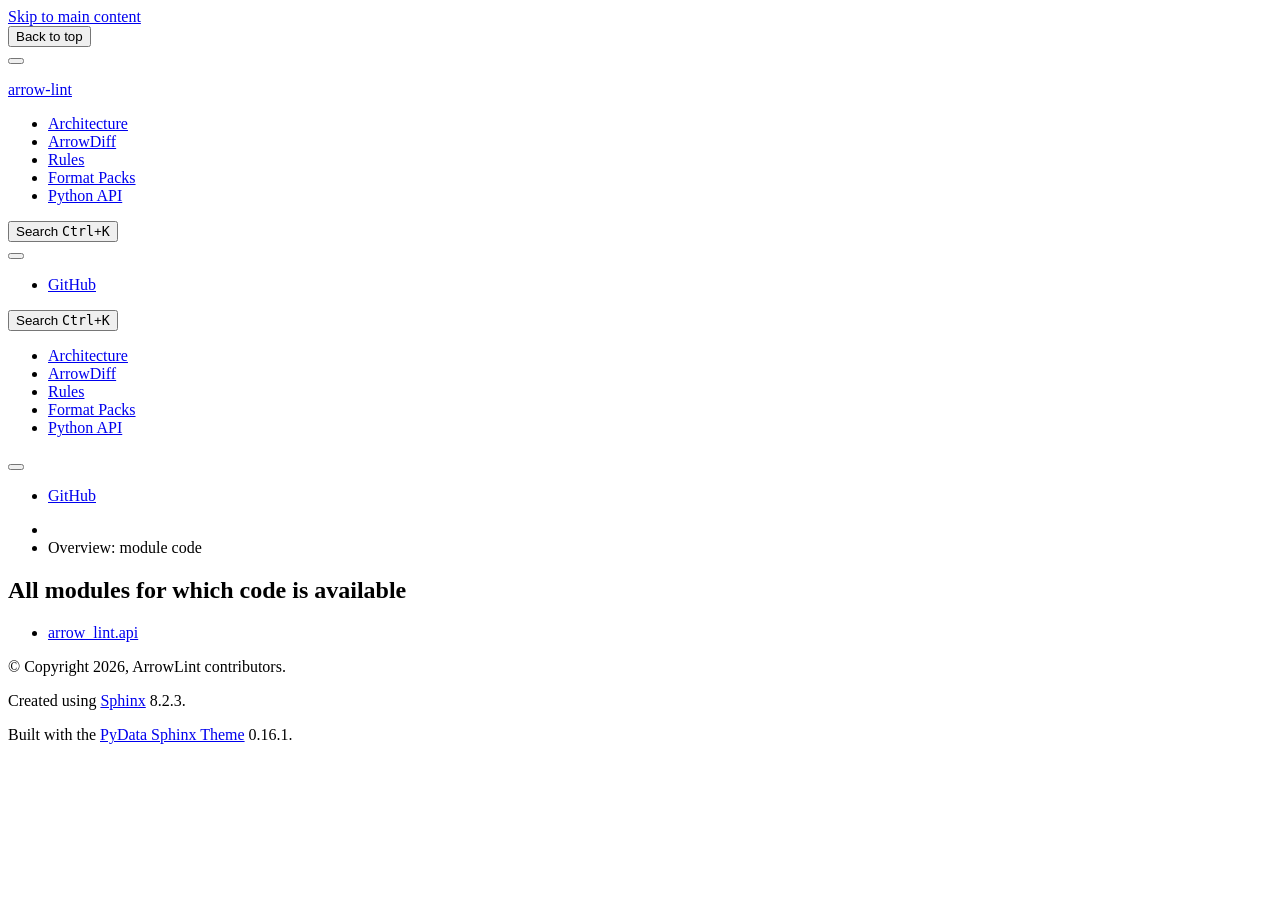
==== commit 6dd8f3c3: "Deploying to pages from @ d33bs/arrow-lint@edd70b86f74ac6db91efa27b037b4e99f0624d3f 🚀" ====
--- a/_modules/index.html
+++ b/_modules/index.html
@@ -131,6 +131,13 @@
 
 
 <li class="nav-item ">
+  <a class="nav-link nav-internal" href="../arrowdiff.html">
+    ArrowDiff
+  </a>
+</li>
+
+
+<li class="nav-item ">
   <a class="nav-link nav-internal" href="../rules.html">
     Rules
   </a>
@@ -240,6 +247,13 @@
 <li class="nav-item ">
   <a class="nav-link nav-internal" href="../architecture.html">
     Architecture
+  </a>
+</li>
+
+
+<li class="nav-item ">
+  <a class="nav-link nav-internal" href="../arrowdiff.html">
+    ArrowDiff
   </a>
 </li>
 
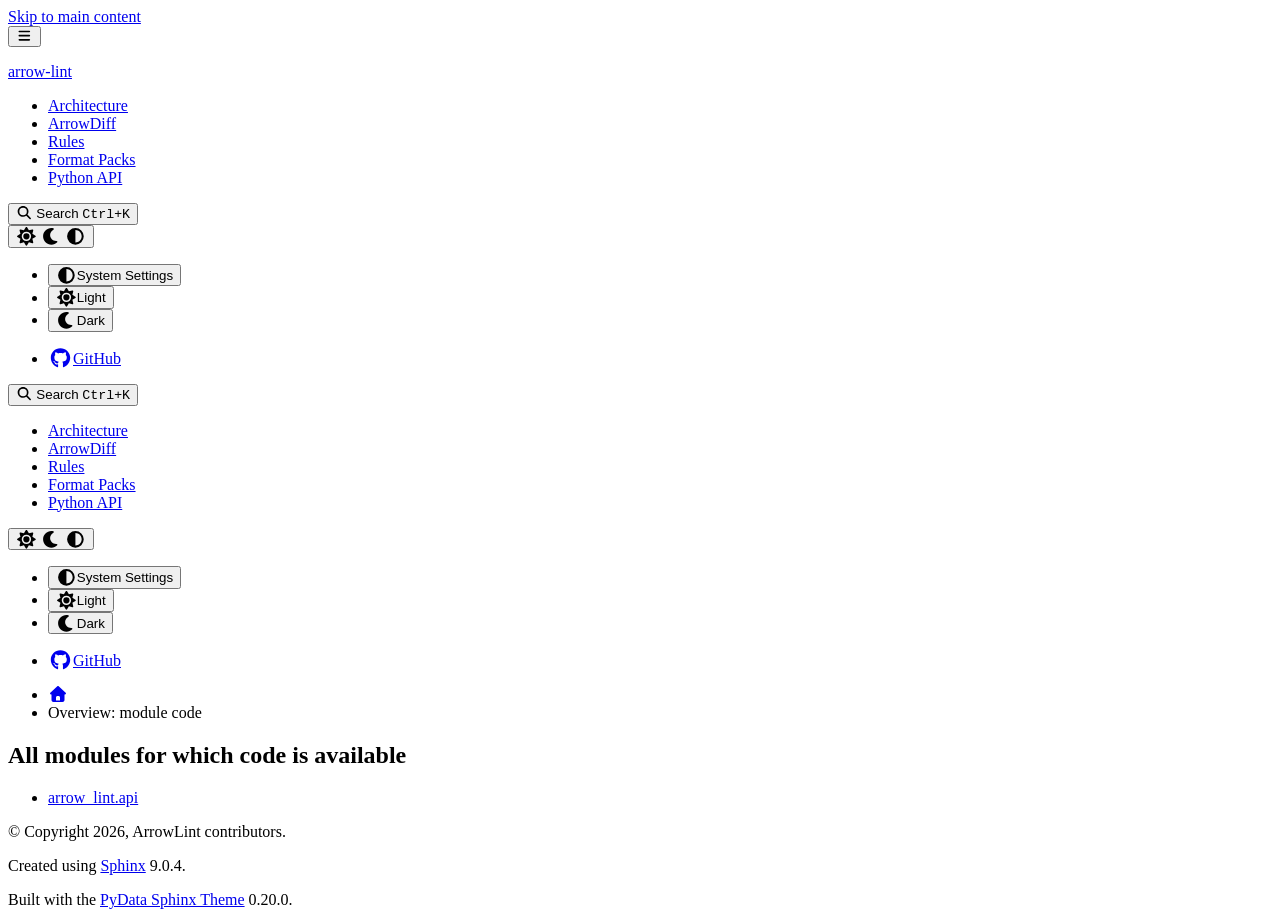
==== commit af6b8dfa: "Deploying to pages from @ d33bs/arrow-lint@10a9add3300a8202c70339c29afea38d2a557da4 🚀" ====
--- a/_modules/index.html
+++ b/_modules/index.html
@@ -26,42 +26,49 @@
   </noscript>
   
   <!-- Loaded before other Sphinx assets -->
-  <link href="../_static/styles/theme.css?digest=8878045cc6db502f8baf" rel="stylesheet" />
-<link href="../_static/styles/pydata-sphinx-theme.css?digest=8878045cc6db502f8baf" rel="stylesheet" />
+  <link href="../_static/styles/theme.css?digest=90905a2f556bf617f1a9" rel="stylesheet" />
+<link href="../_static/styles/pydata-sphinx-theme.css?digest=90905a2f556bf617f1a9" rel="stylesheet" />
 
     <link rel="stylesheet" type="text/css" href="../_static/pygments.css?v=8f2a1f02" />
-    <link rel="stylesheet" type="text/css" href="../_static/mystnb.4510f1fc1dee50b3e5859aac5469c37c29e427902b24a333a5f9fcb2f0b3ac41.css" />
+    <link rel="stylesheet" type="text/css" href="../_static/mystnb.11b39860a7a0cbfd473a3ad8a317855267ff0bd372690045ca344a6b62be495e.css" />
     <link rel="stylesheet" type="text/css" href="../_static/custom.css?v=63dfd3e1" />
   
   <!-- So that users can add custom icons -->
-  <script src="../_static/scripts/fontawesome.js?digest=8878045cc6db502f8baf"></script>
+  <script defer src="../_static/scripts/fontawesome.js?digest=90905a2f556bf617f1a9"></script>
   <!-- Pre-loaded scripts that we'll load fully later -->
-  <link rel="preload" as="script" href="../_static/scripts/bootstrap.js?digest=8878045cc6db502f8baf" />
-<link rel="preload" as="script" href="../_static/scripts/pydata-sphinx-theme.js?digest=8878045cc6db502f8baf" />
+  <link rel="preload" as="script" href="../_static/scripts/bootstrap.js?digest=90905a2f556bf617f1a9" />
+<link rel="preload" as="script" href="../_static/scripts/pydata-sphinx-theme.js?digest=90905a2f556bf617f1a9" />
 
     <script src="../_static/documentation_options.js?v=5929fcd5"></script>
-    <script src="../_static/doctools.js?v=9bcbadda"></script>
-    <script src="../_static/sphinx_highlight.js?v=dc90522c"></script>
+    <script src="../_static/doctools.js?v=fd6eb6e6"></script>
+    <script src="../_static/sphinx_highlight.js?v=6ffebe34"></script>
     <script>DOCUMENTATION_OPTIONS.pagename = '_modules/index';</script>
+    <script>DOCUMENTATION_OPTIONS.search_as_you_type = false;</script>
     <link rel="index" title="Index" href="../genindex.html" />
     <link rel="search" title="Search" href="../search.html" />
   <meta name="viewport" content="width=device-width, initial-scale=1"/>
   <meta name="docsearch:language" content="en"/>
   <meta name="docsearch:version" content="" />
+  
+    
+    <script src="../_static/searchtools.js"></script>
+    <script src="../_static/language_data.js"></script>
+    <script src="../searchindex.js"></script>
+  
   </head>
-  
-  
-  <body data-bs-spy="scroll" data-bs-target=".bd-toc-nav" data-offset="180" data-bs-root-margin="0px 0px -60%" data-default-mode="">
-
+  <body data-default-mode="">
   
   
   <div id="pst-skip-link" class="skip-link d-print-none"><a href="#main-content">Skip to main content</a></div>
+
   
   <div id="pst-scroll-pixel-helper"></div>
   
   <button type="button" class="btn rounded-pill" id="pst-back-to-top">
     <i class="fa-solid fa-arrow-up"></i>Back to top</button>
-
+  
+  
+  
   
   <dialog id="pst-search-dialog">
     
@@ -87,7 +94,7 @@
 </div>
 
   
-    <header class="bd-header navbar navbar-expand-lg bd-navbar d-print-none">
+    <header id="pst-header" class="bd-header navbar navbar-expand-lg bd-navbar d-print-none">
 <div class="bd-header__inner bd-page-width">
   <button class="pst-navbar-icon sidebar-toggle primary-toggle" aria-label="Site navigation">
     <span class="fa-solid fa-bars"></span>
@@ -178,11 +185,18 @@
       
         <div class="navbar-item">
 
-<button class="btn btn-sm nav-link pst-navbar-icon theme-switch-button pst-js-only" aria-label="Color mode" data-bs-title="Color mode"  data-bs-placement="bottom" data-bs-toggle="tooltip">
-  <i class="theme-switch fa-solid fa-sun                fa-lg" data-mode="light" title="Light"></i>
-  <i class="theme-switch fa-solid fa-moon               fa-lg" data-mode="dark"  title="Dark"></i>
-  <i class="theme-switch fa-solid fa-circle-half-stroke fa-lg" data-mode="auto"  title="System Settings"></i>
-</button></div>
+<div class="theme-switch-container dropdown pst-js-only" data-bs-toggle="tooltip" data-bs-placement="bottom" title="Color mode">
+  <button class="btn btn-sm nav-link pst-navbar-icon theme-switch-button dropdown-toggle" aria-label="Color mode" data-bs-toggle="dropdown">
+    <i class="theme-switch fa-solid fa-sun fa-lg fa-fw" data-mode="light" title="Light"></i>
+    <i class="theme-switch fa-solid fa-moon fa-lg fa-fw" data-mode="dark" title="Dark"></i>
+    <i class="theme-switch fa-solid fa-circle-half-stroke fa-lg fa-fw" data-mode="auto" title="System Settings"></i>
+  </button>
+  <ul class="dropdown-menu dropdown-menu-end">
+    <li><button class="dropdown-item d-flex align-items-center theme-change-button" data-mode="auto"><i class="fa-solid fa-circle-half-stroke fa-lg fa-fw me-1"></i>System Settings</button></li>
+    <li><button class="dropdown-item d-flex align-items-center theme-change-button" data-mode="light"><i class="fa-solid fa-sun fa-lg fa-fw me-1"></i>Light</button></li>
+    <li><button class="dropdown-item d-flex align-items-center theme-change-button" data-mode="dark"><i class="fa-solid fa-moon fa-lg fa-fw me-1"></i>Dark</button></li>
+  </ul>
+</div></div>
       
         <div class="navbar-item"><ul class="navbar-icon-links"
     aria-label="Icon Links">
@@ -195,8 +209,7 @@
           
           
           
-          <a href="https://github.com/CU-DBMI/arrow-lint" title="GitHub" class="nav-link pst-navbar-icon" rel="noopener" target="_blank" data-bs-toggle="tooltip" data-bs-placement="bottom"><i class="fa-brands fa-github fa-lg" aria-hidden="true"></i>
-            <span class="sr-only">GitHub</span></a>
+          <a href="https://github.com/CU-DBMI/arrow-lint" title="GitHub" class="nav-link pst-navbar-icon" rel="noopener" target="_blank" data-bs-toggle="tooltip" data-bs-placement="bottom"><i class="fa-brands fa-github fa-lg" aria-hidden="true"></i><span class="visually-hidden">GitHub</span></a>
         </li>
 </ul></div>
       
@@ -290,11 +303,18 @@
         
           <div class="navbar-item">
 
-<button class="btn btn-sm nav-link pst-navbar-icon theme-switch-button pst-js-only" aria-label="Color mode" data-bs-title="Color mode"  data-bs-placement="bottom" data-bs-toggle="tooltip">
-  <i class="theme-switch fa-solid fa-sun                fa-lg" data-mode="light" title="Light"></i>
-  <i class="theme-switch fa-solid fa-moon               fa-lg" data-mode="dark"  title="Dark"></i>
-  <i class="theme-switch fa-solid fa-circle-half-stroke fa-lg" data-mode="auto"  title="System Settings"></i>
-</button></div>
+<div class="theme-switch-container dropdown pst-js-only" data-bs-toggle="tooltip" data-bs-placement="bottom" title="Color mode">
+  <button class="btn btn-sm nav-link pst-navbar-icon theme-switch-button dropdown-toggle" aria-label="Color mode" data-bs-toggle="dropdown">
+    <i class="theme-switch fa-solid fa-sun fa-lg fa-fw" data-mode="light" title="Light"></i>
+    <i class="theme-switch fa-solid fa-moon fa-lg fa-fw" data-mode="dark" title="Dark"></i>
+    <i class="theme-switch fa-solid fa-circle-half-stroke fa-lg fa-fw" data-mode="auto" title="System Settings"></i>
+  </button>
+  <ul class="dropdown-menu dropdown-menu-end">
+    <li><button class="dropdown-item d-flex align-items-center theme-change-button" data-mode="auto"><i class="fa-solid fa-circle-half-stroke fa-lg fa-fw me-1"></i>System Settings</button></li>
+    <li><button class="dropdown-item d-flex align-items-center theme-change-button" data-mode="light"><i class="fa-solid fa-sun fa-lg fa-fw me-1"></i>Light</button></li>
+    <li><button class="dropdown-item d-flex align-items-center theme-change-button" data-mode="dark"><i class="fa-solid fa-moon fa-lg fa-fw me-1"></i>Dark</button></li>
+  </ul>
+</div></div>
         
           <div class="navbar-item"><ul class="navbar-icon-links"
     aria-label="Icon Links">
@@ -307,8 +327,7 @@
           
           
           
-          <a href="https://github.com/CU-DBMI/arrow-lint" title="GitHub" class="nav-link pst-navbar-icon" rel="noopener" target="_blank" data-bs-toggle="tooltip" data-bs-placement="bottom"><i class="fa-brands fa-github fa-lg" aria-hidden="true"></i>
-            <span class="sr-only">GitHub</span></a>
+          <a href="https://github.com/CU-DBMI/arrow-lint" title="GitHub" class="nav-link pst-navbar-icon" rel="noopener" target="_blank" data-bs-toggle="tooltip" data-bs-placement="bottom"><i class="fa-brands fa-github fa-lg" aria-hidden="true"></i><span class="visually-hidden">GitHub</span></a>
         </li>
 </ul></div>
         
@@ -399,8 +418,8 @@
   </div>
   
   <!-- Scripts loaded after <body> so the DOM is not blocked -->
-  <script defer src="../_static/scripts/bootstrap.js?digest=8878045cc6db502f8baf"></script>
-<script defer src="../_static/scripts/pydata-sphinx-theme.js?digest=8878045cc6db502f8baf"></script>
+  <script defer src="../_static/scripts/bootstrap.js?digest=90905a2f556bf617f1a9"></script>
+<script defer src="../_static/scripts/pydata-sphinx-theme.js?digest=90905a2f556bf617f1a9"></script>
 
   <footer class="bd-footer">
 <div class="bd-footer__inner bd-page-width">
@@ -425,7 +444,7 @@
         <div class="footer-item">
 
   <p class="sphinx-version">
-    Created using <a href="https://www.sphinx-doc.org/">Sphinx</a> 8.2.3.
+    Created using <a href="https://www.sphinx-doc.org/">Sphinx</a> 9.0.4.
     <br/>
   </p>
 </div>
@@ -438,7 +457,7 @@
         <div class="footer-item">
 <p class="theme-version">
   <!-- # L10n: Setting the PST URL as an argument as this does not need to be localized -->
-  Built with the <a href="https://pydata-sphinx-theme.readthedocs.io/en/stable/index.html">PyData Sphinx Theme</a> 0.16.1.
+  Built with the <a href="https://pydata-sphinx-theme.readthedocs.io/en/stable/index.html">PyData Sphinx Theme</a> 0.20.0.
 </p></div>
       
     </div>
--- a/_static/mystnb.11b39860a7a0cbfd473a3ad8a317855267ff0bd372690045ca344a6b62be495e.css
+++ b/_static/mystnb.11b39860a7a0cbfd473a3ad8a317855267ff0bd372690045ca344a6b62be495e.css
@@ -0,0 +1,2449 @@
+/* Dark mode support:
+ * if <html> (e.g. Furo theme) or <body> (e.g. PyData theme) has `data-theme` set, respect it.
+ * else default to the system color scheme
+ */
+@media (prefers-color-scheme: dark) {
+	:root {
+		--light: ;
+		--dark: initial;
+	}
+}
+
+@media (prefers-color-scheme: light) {
+	:root {
+		--dark: ;
+		--light: initial;
+	}
+}
+
+:is(html, body)[data-theme="dark"] {
+	--light: ;
+	--dark: initial;
+}
+
+:is(html, body)[data-theme="light"] {
+	--dark: ;
+	--light: initial;
+}
+
+/* Variables */
+:root {
+  /*
+  Following palettes are generated by using https://m2.material.io/design/color/the-color-system.html#tools-for-picking-colors
+  - neutral palette with #fcfcfc and danger palette with #ffdddd as base colors.
+  50 means lightest, 900 means darkest; less used intermediate shades are omitted
+  but can be added when needed by accessing full palette from the above link.
+  */
+  --mystnb-neutral-palette-50: #fcfcfc;
+  --mystnb-neutral-palette-100: #f7f7f7;
+  --mystnb-neutral-palette-400: #cccccc;
+  --mystnb-neutral-palette-500: #afafaf;
+  --mystnb-neutral-palette-800: #505050;
+  --mystnb-neutral-palette-900: #2d2d2d;
+
+  --mystnb-danger-palette-50: #ffdddd;
+  --mystnb-danger-palette-100: #f5acad;
+  --mystnb-danger-palette-400: #c42029;
+  --mystnb-danger-palette-500: #b40008;
+  --mystnb-danger-palette-800: #850010;
+  --mystnb-danger-palette-900: #680010;
+
+  /* MyST-NB specific variables; colors should be logically picked from palettes */
+  --mystnb-source-bg-color: var(--light, var(--mystnb-neutral-palette-100)) var(--dark, var(--mystnb-neutral-palette-800));
+  --mystnb-stdout-bg-color: var(--light, var(--mystnb-neutral-palette-50)) var(--dark, var(--mystnb-neutral-palette-900));
+  --mystnb-stderr-bg-color: var(--light, var(--mystnb-danger-palette-50)) var(--dark, var(--mystnb-danger-palette-900));
+  --mystnb-traceback-bg-color: var(--light, var(--mystnb-neutral-palette-50)) var(--dark, var(--mystnb-neutral-palette-900));
+  --mystnb-source-border-color: var(--light, var(--mystnb-neutral-palette-400)) var(--dark, var(--mystnb-neutral-palette-500));
+  --mystnb-source-margin-color: green;
+  --mystnb-stdout-border-color: var(--light, var(--mystnb-neutral-palette-100)) var(--dark, var(--mystnb-neutral-palette-800));
+  --mystnb-stderr-border-color: var(--light, var(--mystnb-neutral-palette-100)) var(--dark, var(--mystnb-neutral-palette-800));
+  --mystnb-traceback-border-color: var(--light, var(--mystnb-danger-palette-100)) var(--dark, var(--mystnb-danger-palette-800));
+  --mystnb-hide-prompt-opacity: 70%;
+  --mystnb-source-border-radius: .4em;
+  --mystnb-source-border-width: 1px;
+  --mystnb-scrollbar-width: 0.3rem;
+  --mystnb-scrollbar-height: 0.3rem;
+  --mystnb-scrollbar-thumb-color: var(--light, var(--mystnb-neutral-palette-400)) var(--dark, var(--mystnb-neutral-palette-500));
+  --mystnb-scrollbar-thumb-hover-color: var(--light, var(--mystnb-neutral-palette-500)) var(--dark, var(--mystnb-neutral-palette-400));
+  --mystnb-scrollbar-thumb-border-radius: 0.25rem;
+}
+
+
+/* Whole cell */
+div.container.cell {
+  padding-left: 0;
+  margin-bottom: 1em;
+}
+
+/* Removing all background formatting so we can control at the div level */
+.cell_input div.highlight,
+.cell_output pre,
+.cell_input pre,
+.cell_output .output {
+  border: none;
+  box-shadow: none;
+}
+
+.cell_output .output pre,
+.cell_input pre {
+  margin: 0px;
+}
+
+/* Input cells */
+div.cell > div.cell_input {
+  padding-left: 0em;
+  padding-right: 0em;
+  border: var(--mystnb-source-border-width) var(--mystnb-source-border-color) solid;
+  background-color: var(--mystnb-source-bg-color);
+  border-left-color: var(--mystnb-source-margin-color);
+  border-left-width: medium;
+  border-radius: var(--mystnb-source-border-radius);
+}
+
+div.cell_input>div,
+div.cell_output div.output>div.highlight {
+  margin: 0em !important;
+  border: none !important;
+}
+
+/* All cell outputs */
+.cell_output {
+  padding-left: 1em;
+  padding-right: 0em;
+  margin-top: 1em;
+}
+
+/* Text outputs from cells */
+.cell_output .output.text_plain,
+.cell_output .output.traceback,
+.cell_output .output.stream,
+.cell_output .output.stderr {
+  margin-top: 1em;
+  margin-bottom: 0em;
+  box-shadow: none;
+}
+
+.cell_output .output.text_plain:not(:has(.highlight)),
+.cell_output .output.stream:not(:has(.highlight)) {
+  /* plain (or stream of) output, not containing a pygments-highlighted block */
+  background: var(--mystnb-stdout-bg-color);
+  border: 1px solid var(--mystnb-stdout-border-color);
+}
+
+.cell_output .output.stderr {
+  background: var(--mystnb-stderr-bg-color);
+  border: 1px solid var(--mystnb-stderr-border-color);
+}
+
+.cell_output .output.traceback {
+  background: var(--mystnb-traceback-bg-color);
+  border: 1px solid var(--mystnb-traceback-border-color);
+}
+
+/* --- Collapsible cell content --- */
+
+/*
+encourage summary container to blend in with its parent.
+p.admonition-title should hold the title styles.
+*/
+div.cell details.hide summary {
+  border-left: unset;
+  padding: inherit;
+  margin: inherit;
+  background-color: inherit;
+}
+
+/* Neighboring input/output elements - spacing, borders */
+div.cell details.hide.above-input + details.below-input,
+div.cell div.cell_input + details.below-input
+{
+  margin-top: 0;
+}
+
+div.cell details.hide.above-input:has(+ details.below-input),
+div.cell div.cell_input:has(+ details.below-input)
+{
+  margin-bottom: 0;
+}
+
+div.cell:has(> *:nth-child(2)) div.cell_input:first-child,
+div.cell:has(> *:nth-child(2)) details:first-child
+{
+  border-bottom-left-radius: 0;
+  border-bottom-right-radius: 0;
+}
+
+div.cell:has(> *:nth-child(2)) div.cell_input:last-child,
+div.cell:has(> *:nth-child(2)) details:last-child
+{
+  border-top-left-radius: 0;
+  border-top-right-radius: 0;
+}
+
+/* intra-label styles for collapsibles */
+div.cell.container details.hide.above-input>summary,
+div.cell.container details.hide.below-input>summary,
+div.cell.container details.hide.above-output>summary
+{
+  display: block;
+  border-left: none;
+}
+
+div.cell details.hide>summary>p.admonition-title {
+  display: list-item;
+  margin-bottom: 0;
+}
+
+div.cell details.hide:not([open]) {
+  padding-bottom: 0;
+}
+
+div.cell details.hide[open]>summary>p.collapsed {
+  display: none;
+}
+
+div.cell details.hide:not([open])>summary>p.expanded {
+  display: none;
+}
+
+@keyframes collapsed-fade-in {
+  0% {
+    opacity: 0;
+  }
+
+  100% {
+    opacity: 1;
+  }
+}
+div.cell details.hide[open]>summary~* {
+  -moz-animation: collapsed-fade-in 0.3s ease-in-out;
+  -webkit-animation: collapsed-fade-in 0.3s ease-in-out;
+  animation: collapsed-fade-in 0.3s ease-in-out;
+}
+
+/* Clear conflicting styles for details and admonitions set by some themes */
+div.cell details.admonition summary::before {
+  content: unset;
+}
+
+/* Math align to the left */
+.cell_output .MathJax_Display {
+  text-align: left !important;
+}
+
+/** source code line numbers **/
+span.linenos {
+  opacity: 0.5;
+}
+
+/* Inline text from `paste` operation */
+
+span.pasted-text {
+  font-weight: bold;
+}
+
+span.pasted-inline img {
+  max-height: 2em;
+}
+
+tbody span.pasted-inline img {
+  max-height: none;
+}
+
+
+/* Adding scroll bars if tags: output_scroll, scroll-output, and scroll-input
+ * On screens, we want to scroll, but on print show all
+ *
+ * It was before in https://github.com/executablebooks/sphinx-book-theme/blob/eb1b6baf098b27605e8f2b7b2979b17ebf1b9540/src/sphinx_book_theme/assets/styles/extensions/_myst-nb.scss
+*/
+div.cell:is(
+    .tag_output_scroll,
+    .tag_scroll-output,
+    .config_scroll_outputs
+  )
+  div.cell_output,
+div.cell.tag_scroll-input div.cell_input {
+  max-height: 24em;
+  overflow-y: auto;
+  max-width: 100%;
+  overflow-x: auto;
+}
+
+div.cell.config_scroll_outputs div.cell_output:has(img) {
+  /* If the output cell has image(s), allow it to take 90% of viewport height
+  but still bounded between 24em and 60em */
+  max-height: clamp(24em, 90vh, 60em);
+}
+
+/* Custom scrollbars */
+div.cell:is(
+    .tag_output_scroll,
+    .tag_scroll-output,
+    .config_scroll_outputs
+  )
+  div.cell_output::-webkit-scrollbar,
+div.cell.tag_scroll-input div.cell_input::-webkit-scrollbar {
+  width: var(--mystnb-scrollbar-width);
+  height: var(--mystnb-scrollbar-height);
+}
+
+div.cell:is(
+    .tag_output_scroll,
+    .tag_scroll-output,
+    .config_scroll_outputs
+  )
+  div.cell_output::-webkit-scrollbar-thumb,
+div.cell.tag_scroll-input div.cell_input::-webkit-scrollbar-thumb {
+  background: var(--mystnb-scrollbar-thumb-color);
+  border-radius: var(--mystnb-scrollbar-thumb-border-radius);
+}
+
+div.cell:is(
+    .tag_output_scroll,
+    .tag_scroll-output,
+    .config_scroll_outputs
+  )
+  div.cell_output::-webkit-scrollbar-thumb:hover,
+div.cell.tag_scroll-input div.cell_input::-webkit-scrollbar-thumb:hover {
+  background: var(--mystnb-scrollbar-thumb-hover-color);
+}
+
+/* In print mode, unset scroll styles */
+@media print {
+  div.cell:is(
+      .tag_output_scroll,
+      .tag_scroll-output,
+      .config_scroll_outputs
+    )
+    div.cell_output,
+  div.cell.tag_scroll-input div.cell_input {
+    max-height: unset;
+    overflow-y: visible;
+    max-width: unset;
+    overflow-x: visible;
+  }
+}
+
+/* Font colors for translated ANSI escape sequences
+Color values are copied from Jupyter Notebook
+https://github.com/jupyter/notebook/blob/52581f8eda9b319eb0390ac77fe5903c38f81e3e/notebook/static/notebook/less/ansicolors.less#L14-L21
+Background colors from
+https://nbsphinx.readthedocs.io/en/latest/code-cells.html#ANSI-Colors
+*/
+div.highlight .-Color-Bold {
+  font-weight: bold;
+}
+
+div.highlight .-Color[class*=-Black] {
+  color: #3E424D
+}
+
+div.highlight .-Color[class*=-Red] {
+  color: #E75C58
+}
+
+div.highlight .-Color[class*=-Green] {
+  color: #00A250
+}
+
+div.highlight .-Color[class*=-Yellow] {
+  color: #DDB62B
+}
+
+div.highlight .-Color[class*=-Blue] {
+  color: #208FFB
+}
+
+div.highlight .-Color[class*=-Magenta] {
+  color: #D160C4
+}
+
+div.highlight .-Color[class*=-Cyan] {
+  color: #60C6C8
+}
+
+div.highlight .-Color[class*=-White] {
+  color: #C5C1B4
+}
+
+div.highlight .-Color[class*=-BGBlack] {
+  background-color: #3E424D
+}
+
+div.highlight .-Color[class*=-BGRed] {
+  background-color: #E75C58
+}
+
+div.highlight .-Color[class*=-BGGreen] {
+  background-color: #00A250
+}
+
+div.highlight .-Color[class*=-BGYellow] {
+  background-color: #DDB62B
+}
+
+div.highlight .-Color[class*=-BGBlue] {
+  background-color: #208FFB
+}
+
+div.highlight .-Color[class*=-BGMagenta] {
+  background-color: #D160C4
+}
+
+div.highlight .-Color[class*=-BGCyan] {
+  background-color: #60C6C8
+}
+
+div.highlight .-Color[class*=-BGWhite] {
+  background-color: #C5C1B4
+}
+
+/* Font colors for 8-bit ANSI */
+
+div.highlight .-Color[class*=-C0] {
+  color: #000000
+}
+
+div.highlight .-Color[class*=-BGC0] {
+  background-color: #000000
+}
+
+div.highlight .-Color[class*=-C1] {
+  color: #800000
+}
+
+div.highlight .-Color[class*=-BGC1] {
+  background-color: #800000
+}
+
+div.highlight .-Color[class*=-C2] {
+  color: #008000
+}
+
+div.highlight .-Color[class*=-BGC2] {
+  background-color: #008000
+}
+
+div.highlight .-Color[class*=-C3] {
+  color: #808000
+}
+
+div.highlight .-Color[class*=-BGC3] {
+  background-color: #808000
+}
+
+div.highlight .-Color[class*=-C4] {
+  color: #000080
+}
+
+div.highlight .-Color[class*=-BGC4] {
+  background-color: #000080
+}
+
+div.highlight .-Color[class*=-C5] {
+  color: #800080
+}
+
+div.highlight .-Color[class*=-BGC5] {
+  background-color: #800080
+}
+
+div.highlight .-Color[class*=-C6] {
+  color: #008080
+}
+
+div.highlight .-Color[class*=-BGC6] {
+  background-color: #008080
+}
+
+div.highlight .-Color[class*=-C7] {
+  color: #C0C0C0
+}
+
+div.highlight .-Color[class*=-BGC7] {
+  background-color: #C0C0C0
+}
+
+div.highlight .-Color[class*=-C8] {
+  color: #808080
+}
+
+div.highlight .-Color[class*=-BGC8] {
+  background-color: #808080
+}
+
+div.highlight .-Color[class*=-C9] {
+  color: #FF0000
+}
+
+div.highlight .-Color[class*=-BGC9] {
+  background-color: #FF0000
+}
+
+div.highlight .-Color[class*=-C10] {
+  color: #00FF00
+}
+
+div.highlight .-Color[class*=-BGC10] {
+  background-color: #00FF00
+}
+
+div.highlight .-Color[class*=-C11] {
+  color: #FFFF00
+}
+
+div.highlight .-Color[class*=-BGC11] {
+  background-color: #FFFF00
+}
+
+div.highlight .-Color[class*=-C12] {
+  color: #0000FF
+}
+
+div.highlight .-Color[class*=-BGC12] {
+  background-color: #0000FF
+}
+
+div.highlight .-Color[class*=-C13] {
+  color: #FF00FF
+}
+
+div.highlight .-Color[class*=-BGC13] {
+  background-color: #FF00FF
+}
+
+div.highlight .-Color[class*=-C14] {
+  color: #00FFFF
+}
+
+div.highlight .-Color[class*=-BGC14] {
+  background-color: #00FFFF
+}
+
+div.highlight .-Color[class*=-C15] {
+  color: #FFFFFF
+}
+
+div.highlight .-Color[class*=-BGC15] {
+  background-color: #FFFFFF
+}
+
+div.highlight .-Color[class*=-C16] {
+  color: #000000
+}
+
+div.highlight .-Color[class*=-BGC16] {
+  background-color: #000000
+}
+
+div.highlight .-Color[class*=-C17] {
+  color: #00005F
+}
+
+div.highlight .-Color[class*=-BGC17] {
+  background-color: #00005F
+}
+
+div.highlight .-Color[class*=-C18] {
+  color: #000087
+}
+
+div.highlight .-Color[class*=-BGC18] {
+  background-color: #000087
+}
+
+div.highlight .-Color[class*=-C19] {
+  color: #0000AF
+}
+
+div.highlight .-Color[class*=-BGC19] {
+  background-color: #0000AF
+}
+
+div.highlight .-Color[class*=-C20] {
+  color: #0000D7
+}
+
+div.highlight .-Color[class*=-BGC20] {
+  background-color: #0000D7
+}
+
+div.highlight .-Color[class*=-C21] {
+  color: #0000FF
+}
+
+div.highlight .-Color[class*=-BGC21] {
+  background-color: #0000FF
+}
+
+div.highlight .-Color[class*=-C22] {
+  color: #005F00
+}
+
+div.highlight .-Color[class*=-BGC22] {
+  background-color: #005F00
+}
+
+div.highlight .-Color[class*=-C23] {
+  color: #005F5F
+}
+
+div.highlight .-Color[class*=-BGC23] {
+  background-color: #005F5F
+}
+
+div.highlight .-Color[class*=-C24] {
+  color: #005F87
+}
+
+div.highlight .-Color[class*=-BGC24] {
+  background-color: #005F87
+}
+
+div.highlight .-Color[class*=-C25] {
+  color: #005FAF
+}
+
+div.highlight .-Color[class*=-BGC25] {
+  background-color: #005FAF
+}
+
+div.highlight .-Color[class*=-C26] {
+  color: #005FD7
+}
+
+div.highlight .-Color[class*=-BGC26] {
+  background-color: #005FD7
+}
+
+div.highlight .-Color[class*=-C27] {
+  color: #005FFF
+}
+
+div.highlight .-Color[class*=-BGC27] {
+  background-color: #005FFF
+}
+
+div.highlight .-Color[class*=-C28] {
+  color: #008700
+}
+
+div.highlight .-Color[class*=-BGC28] {
+  background-color: #008700
+}
+
+div.highlight .-Color[class*=-C29] {
+  color: #00875F
+}
+
+div.highlight .-Color[class*=-BGC29] {
+  background-color: #00875F
+}
+
+div.highlight .-Color[class*=-C30] {
+  color: #008787
+}
+
+div.highlight .-Color[class*=-BGC30] {
+  background-color: #008787
+}
+
+div.highlight .-Color[class*=-C31] {
+  color: #0087AF
+}
+
+div.highlight .-Color[class*=-BGC31] {
+  background-color: #0087AF
+}
+
+div.highlight .-Color[class*=-C32] {
+  color: #0087D7
+}
+
+div.highlight .-Color[class*=-BGC32] {
+  background-color: #0087D7
+}
+
+div.highlight .-Color[class*=-C33] {
+  color: #0087FF
+}
+
+div.highlight .-Color[class*=-BGC33] {
+  background-color: #0087FF
+}
+
+div.highlight .-Color[class*=-C34] {
+  color: #00AF00
+}
+
+div.highlight .-Color[class*=-BGC34] {
+  background-color: #00AF00
+}
+
+div.highlight .-Color[class*=-C35] {
+  color: #00AF5F
+}
+
+div.highlight .-Color[class*=-BGC35] {
+  background-color: #00AF5F
+}
+
+div.highlight .-Color[class*=-C36] {
+  color: #00AF87
+}
+
+div.highlight .-Color[class*=-BGC36] {
+  background-color: #00AF87
+}
+
+div.highlight .-Color[class*=-C37] {
+  color: #00AFAF
+}
+
+div.highlight .-Color[class*=-BGC37] {
+  background-color: #00AFAF
+}
+
+div.highlight .-Color[class*=-C38] {
+  color: #00AFD7
+}
+
+div.highlight .-Color[class*=-BGC38] {
+  background-color: #00AFD7
+}
+
+div.highlight .-Color[class*=-C39] {
+  color: #00AFFF
+}
+
+div.highlight .-Color[class*=-BGC39] {
+  background-color: #00AFFF
+}
+
+div.highlight .-Color[class*=-C40] {
+  color: #00D700
+}
+
+div.highlight .-Color[class*=-BGC40] {
+  background-color: #00D700
+}
+
+div.highlight .-Color[class*=-C41] {
+  color: #00D75F
+}
+
+div.highlight .-Color[class*=-BGC41] {
+  background-color: #00D75F
+}
+
+div.highlight .-Color[class*=-C42] {
+  color: #00D787
+}
+
+div.highlight .-Color[class*=-BGC42] {
+  background-color: #00D787
+}
+
+div.highlight .-Color[class*=-C43] {
+  color: #00D7AF
+}
+
+div.highlight .-Color[class*=-BGC43] {
+  background-color: #00D7AF
+}
+
+div.highlight .-Color[class*=-C44] {
+  color: #00D7D7
+}
+
+div.highlight .-Color[class*=-BGC44] {
+  background-color: #00D7D7
+}
+
+div.highlight .-Color[class*=-C45] {
+  color: #00D7FF
+}
+
+div.highlight .-Color[class*=-BGC45] {
+  background-color: #00D7FF
+}
+
+div.highlight .-Color[class*=-C46] {
+  color: #00FF00
+}
+
+div.highlight .-Color[class*=-BGC46] {
+  background-color: #00FF00
+}
+
+div.highlight .-Color[class*=-C47] {
+  color: #00FF5F
+}
+
+div.highlight .-Color[class*=-BGC47] {
+  background-color: #00FF5F
+}
+
+div.highlight .-Color[class*=-C48] {
+  color: #00FF87
+}
+
+div.highlight .-Color[class*=-BGC48] {
+  background-color: #00FF87
+}
+
+div.highlight .-Color[class*=-C49] {
+  color: #00FFAF
+}
+
+div.highlight .-Color[class*=-BGC49] {
+  background-color: #00FFAF
+}
+
+div.highlight .-Color[class*=-C50] {
+  color: #00FFD7
+}
+
+div.highlight .-Color[class*=-BGC50] {
+  background-color: #00FFD7
+}
+
+div.highlight .-Color[class*=-C51] {
+  color: #00FFFF
+}
+
+div.highlight .-Color[class*=-BGC51] {
+  background-color: #00FFFF
+}
+
+div.highlight .-Color[class*=-C52] {
+  color: #5F0000
+}
+
+div.highlight .-Color[class*=-BGC52] {
+  background-color: #5F0000
+}
+
+div.highlight .-Color[class*=-C53] {
+  color: #5F005F
+}
+
+div.highlight .-Color[class*=-BGC53] {
+  background-color: #5F005F
+}
+
+div.highlight .-Color[class*=-C54] {
+  color: #5F0087
+}
+
+div.highlight .-Color[class*=-BGC54] {
+  background-color: #5F0087
+}
+
+div.highlight .-Color[class*=-C55] {
+  color: #5F00AF
+}
+
+div.highlight .-Color[class*=-BGC55] {
+  background-color: #5F00AF
+}
+
+div.highlight .-Color[class*=-C56] {
+  color: #5F00D7
+}
+
+div.highlight .-Color[class*=-BGC56] {
+  background-color: #5F00D7
+}
+
+div.highlight .-Color[class*=-C57] {
+  color: #5F00FF
+}
+
+div.highlight .-Color[class*=-BGC57] {
+  background-color: #5F00FF
+}
+
+div.highlight .-Color[class*=-C58] {
+  color: #5F5F00
+}
+
+div.highlight .-Color[class*=-BGC58] {
+  background-color: #5F5F00
+}
+
+div.highlight .-Color[class*=-C59] {
+  color: #5F5F5F
+}
+
+div.highlight .-Color[class*=-BGC59] {
+  background-color: #5F5F5F
+}
+
+div.highlight .-Color[class*=-C60] {
+  color: #5F5F87
+}
+
+div.highlight .-Color[class*=-BGC60] {
+  background-color: #5F5F87
+}
+
+div.highlight .-Color[class*=-C61] {
+  color: #5F5FAF
+}
+
+div.highlight .-Color[class*=-BGC61] {
+  background-color: #5F5FAF
+}
+
+div.highlight .-Color[class*=-C62] {
+  color: #5F5FD7
+}
+
+div.highlight .-Color[class*=-BGC62] {
+  background-color: #5F5FD7
+}
+
+div.highlight .-Color[class*=-C63] {
+  color: #5F5FFF
+}
+
+div.highlight .-Color[class*=-BGC63] {
+  background-color: #5F5FFF
+}
+
+div.highlight .-Color[class*=-C64] {
+  color: #5F8700
+}
+
+div.highlight .-Color[class*=-BGC64] {
+  background-color: #5F8700
+}
+
+div.highlight .-Color[class*=-C65] {
+  color: #5F875F
+}
+
+div.highlight .-Color[class*=-BGC65] {
+  background-color: #5F875F
+}
+
+div.highlight .-Color[class*=-C66] {
+  color: #5F8787
+}
+
+div.highlight .-Color[class*=-BGC66] {
+  background-color: #5F8787
+}
+
+div.highlight .-Color[class*=-C67] {
+  color: #5F87AF
+}
+
+div.highlight .-Color[class*=-BGC67] {
+  background-color: #5F87AF
+}
+
+div.highlight .-Color[class*=-C68] {
+  color: #5F87D7
+}
+
+div.highlight .-Color[class*=-BGC68] {
+  background-color: #5F87D7
+}
+
+div.highlight .-Color[class*=-C69] {
+  color: #5F87FF
+}
+
+div.highlight .-Color[class*=-BGC69] {
+  background-color: #5F87FF
+}
+
+div.highlight .-Color[class*=-C70] {
+  color: #5FAF00
+}
+
+div.highlight .-Color[class*=-BGC70] {
+  background-color: #5FAF00
+}
+
+div.highlight .-Color[class*=-C71] {
+  color: #5FAF5F
+}
+
+div.highlight .-Color[class*=-BGC71] {
+  background-color: #5FAF5F
+}
+
+div.highlight .-Color[class*=-C72] {
+  color: #5FAF87
+}
+
+div.highlight .-Color[class*=-BGC72] {
+  background-color: #5FAF87
+}
+
+div.highlight .-Color[class*=-C73] {
+  color: #5FAFAF
+}
+
+div.highlight .-Color[class*=-BGC73] {
+  background-color: #5FAFAF
+}
+
+div.highlight .-Color[class*=-C74] {
+  color: #5FAFD7
+}
+
+div.highlight .-Color[class*=-BGC74] {
+  background-color: #5FAFD7
+}
+
+div.highlight .-Color[class*=-C75] {
+  color: #5FAFFF
+}
+
+div.highlight .-Color[class*=-BGC75] {
+  background-color: #5FAFFF
+}
+
+div.highlight .-Color[class*=-C76] {
+  color: #5FD700
+}
+
+div.highlight .-Color[class*=-BGC76] {
+  background-color: #5FD700
+}
+
+div.highlight .-Color[class*=-C77] {
+  color: #5FD75F
+}
+
+div.highlight .-Color[class*=-BGC77] {
+  background-color: #5FD75F
+}
+
+div.highlight .-Color[class*=-C78] {
+  color: #5FD787
+}
+
+div.highlight .-Color[class*=-BGC78] {
+  background-color: #5FD787
+}
+
+div.highlight .-Color[class*=-C79] {
+  color: #5FD7AF
+}
+
+div.highlight .-Color[class*=-BGC79] {
+  background-color: #5FD7AF
+}
+
+div.highlight .-Color[class*=-C80] {
+  color: #5FD7D7
+}
+
+div.highlight .-Color[class*=-BGC80] {
+  background-color: #5FD7D7
+}
+
+div.highlight .-Color[class*=-C81] {
+  color: #5FD7FF
+}
+
+div.highlight .-Color[class*=-BGC81] {
+  background-color: #5FD7FF
+}
+
+div.highlight .-Color[class*=-C82] {
+  color: #5FFF00
+}
+
+div.highlight .-Color[class*=-BGC82] {
+  background-color: #5FFF00
+}
+
+div.highlight .-Color[class*=-C83] {
+  color: #5FFF5F
+}
+
+div.highlight .-Color[class*=-BGC83] {
+  background-color: #5FFF5F
+}
+
+div.highlight .-Color[class*=-C84] {
+  color: #5FFF87
+}
+
+div.highlight .-Color[class*=-BGC84] {
+  background-color: #5FFF87
+}
+
+div.highlight .-Color[class*=-C85] {
+  color: #5FFFAF
+}
+
+div.highlight .-Color[class*=-BGC85] {
+  background-color: #5FFFAF
+}
+
+div.highlight .-Color[class*=-C86] {
+  color: #5FFFD7
+}
+
+div.highlight .-Color[class*=-BGC86] {
+  background-color: #5FFFD7
+}
+
+div.highlight .-Color[class*=-C87] {
+  color: #5FFFFF
+}
+
+div.highlight .-Color[class*=-BGC87] {
+  background-color: #5FFFFF
+}
+
+div.highlight .-Color[class*=-C88] {
+  color: #870000
+}
+
+div.highlight .-Color[class*=-BGC88] {
+  background-color: #870000
+}
+
+div.highlight .-Color[class*=-C89] {
+  color: #87005F
+}
+
+div.highlight .-Color[class*=-BGC89] {
+  background-color: #87005F
+}
+
+div.highlight .-Color[class*=-C90] {
+  color: #870087
+}
+
+div.highlight .-Color[class*=-BGC90] {
+  background-color: #870087
+}
+
+div.highlight .-Color[class*=-C91] {
+  color: #8700AF
+}
+
+div.highlight .-Color[class*=-BGC91] {
+  background-color: #8700AF
+}
+
+div.highlight .-Color[class*=-C92] {
+  color: #8700D7
+}
+
+div.highlight .-Color[class*=-BGC92] {
+  background-color: #8700D7
+}
+
+div.highlight .-Color[class*=-C93] {
+  color: #8700FF
+}
+
+div.highlight .-Color[class*=-BGC93] {
+  background-color: #8700FF
+}
+
+div.highlight .-Color[class*=-C94] {
+  color: #875F00
+}
+
+div.highlight .-Color[class*=-BGC94] {
+  background-color: #875F00
+}
+
+div.highlight .-Color[class*=-C95] {
+  color: #875F5F
+}
+
+div.highlight .-Color[class*=-BGC95] {
+  background-color: #875F5F
+}
+
+div.highlight .-Color[class*=-C96] {
+  color: #875F87
+}
+
+div.highlight .-Color[class*=-BGC96] {
+  background-color: #875F87
+}
+
+div.highlight .-Color[class*=-C97] {
+  color: #875FAF
+}
+
+div.highlight .-Color[class*=-BGC97] {
+  background-color: #875FAF
+}
+
+div.highlight .-Color[class*=-C98] {
+  color: #875FD7
+}
+
+div.highlight .-Color[class*=-BGC98] {
+  background-color: #875FD7
+}
+
+div.highlight .-Color[class*=-C99] {
+  color: #875FFF
+}
+
+div.highlight .-Color[class*=-BGC99] {
+  background-color: #875FFF
+}
+
+div.highlight .-Color[class*=-C100] {
+  color: #878700
+}
+
+div.highlight .-Color[class*=-BGC100] {
+  background-color: #878700
+}
+
+div.highlight .-Color[class*=-C101] {
+  color: #87875F
+}
+
+div.highlight .-Color[class*=-BGC101] {
+  background-color: #87875F
+}
+
+div.highlight .-Color[class*=-C102] {
+  color: #878787
+}
+
+div.highlight .-Color[class*=-BGC102] {
+  background-color: #878787
+}
+
+div.highlight .-Color[class*=-C103] {
+  color: #8787AF
+}
+
+div.highlight .-Color[class*=-BGC103] {
+  background-color: #8787AF
+}
+
+div.highlight .-Color[class*=-C104] {
+  color: #8787D7
+}
+
+div.highlight .-Color[class*=-BGC104] {
+  background-color: #8787D7
+}
+
+div.highlight .-Color[class*=-C105] {
+  color: #8787FF
+}
+
+div.highlight .-Color[class*=-BGC105] {
+  background-color: #8787FF
+}
+
+div.highlight .-Color[class*=-C106] {
+  color: #87AF00
+}
+
+div.highlight .-Color[class*=-BGC106] {
+  background-color: #87AF00
+}
+
+div.highlight .-Color[class*=-C107] {
+  color: #87AF5F
+}
+
+div.highlight .-Color[class*=-BGC107] {
+  background-color: #87AF5F
+}
+
+div.highlight .-Color[class*=-C108] {
+  color: #87AF87
+}
+
+div.highlight .-Color[class*=-BGC108] {
+  background-color: #87AF87
+}
+
+div.highlight .-Color[class*=-C109] {
+  color: #87AFAF
+}
+
+div.highlight .-Color[class*=-BGC109] {
+  background-color: #87AFAF
+}
+
+div.highlight .-Color[class*=-C110] {
+  color: #87AFD7
+}
+
+div.highlight .-Color[class*=-BGC110] {
+  background-color: #87AFD7
+}
+
+div.highlight .-Color[class*=-C111] {
+  color: #87AFFF
+}
+
+div.highlight .-Color[class*=-BGC111] {
+  background-color: #87AFFF
+}
+
+div.highlight .-Color[class*=-C112] {
+  color: #87D700
+}
+
+div.highlight .-Color[class*=-BGC112] {
+  background-color: #87D700
+}
+
+div.highlight .-Color[class*=-C113] {
+  color: #87D75F
+}
+
+div.highlight .-Color[class*=-BGC113] {
+  background-color: #87D75F
+}
+
+div.highlight .-Color[class*=-C114] {
+  color: #87D787
+}
+
+div.highlight .-Color[class*=-BGC114] {
+  background-color: #87D787
+}
+
+div.highlight .-Color[class*=-C115] {
+  color: #87D7AF
+}
+
+div.highlight .-Color[class*=-BGC115] {
+  background-color: #87D7AF
+}
+
+div.highlight .-Color[class*=-C116] {
+  color: #87D7D7
+}
+
+div.highlight .-Color[class*=-BGC116] {
+  background-color: #87D7D7
+}
+
+div.highlight .-Color[class*=-C117] {
+  color: #87D7FF
+}
+
+div.highlight .-Color[class*=-BGC117] {
+  background-color: #87D7FF
+}
+
+div.highlight .-Color[class*=-C118] {
+  color: #87FF00
+}
+
+div.highlight .-Color[class*=-BGC118] {
+  background-color: #87FF00
+}
+
+div.highlight .-Color[class*=-C119] {
+  color: #87FF5F
+}
+
+div.highlight .-Color[class*=-BGC119] {
+  background-color: #87FF5F
+}
+
+div.highlight .-Color[class*=-C120] {
+  color: #87FF87
+}
+
+div.highlight .-Color[class*=-BGC120] {
+  background-color: #87FF87
+}
+
+div.highlight .-Color[class*=-C121] {
+  color: #87FFAF
+}
+
+div.highlight .-Color[class*=-BGC121] {
+  background-color: #87FFAF
+}
+
+div.highlight .-Color[class*=-C122] {
+  color: #87FFD7
+}
+
+div.highlight .-Color[class*=-BGC122] {
+  background-color: #87FFD7
+}
+
+div.highlight .-Color[class*=-C123] {
+  color: #87FFFF
+}
+
+div.highlight .-Color[class*=-BGC123] {
+  background-color: #87FFFF
+}
+
+div.highlight .-Color[class*=-C124] {
+  color: #AF0000
+}
+
+div.highlight .-Color[class*=-BGC124] {
+  background-color: #AF0000
+}
+
+div.highlight .-Color[class*=-C125] {
+  color: #AF005F
+}
+
+div.highlight .-Color[class*=-BGC125] {
+  background-color: #AF005F
+}
+
+div.highlight .-Color[class*=-C126] {
+  color: #AF0087
+}
+
+div.highlight .-Color[class*=-BGC126] {
+  background-color: #AF0087
+}
+
+div.highlight .-Color[class*=-C127] {
+  color: #AF00AF
+}
+
+div.highlight .-Color[class*=-BGC127] {
+  background-color: #AF00AF
+}
+
+div.highlight .-Color[class*=-C128] {
+  color: #AF00D7
+}
+
+div.highlight .-Color[class*=-BGC128] {
+  background-color: #AF00D7
+}
+
+div.highlight .-Color[class*=-C129] {
+  color: #AF00FF
+}
+
+div.highlight .-Color[class*=-BGC129] {
+  background-color: #AF00FF
+}
+
+div.highlight .-Color[class*=-C130] {
+  color: #AF5F00
+}
+
+div.highlight .-Color[class*=-BGC130] {
+  background-color: #AF5F00
+}
+
+div.highlight .-Color[class*=-C131] {
+  color: #AF5F5F
+}
+
+div.highlight .-Color[class*=-BGC131] {
+  background-color: #AF5F5F
+}
+
+div.highlight .-Color[class*=-C132] {
+  color: #AF5F87
+}
+
+div.highlight .-Color[class*=-BGC132] {
+  background-color: #AF5F87
+}
+
+div.highlight .-Color[class*=-C133] {
+  color: #AF5FAF
+}
+
+div.highlight .-Color[class*=-BGC133] {
+  background-color: #AF5FAF
+}
+
+div.highlight .-Color[class*=-C134] {
+  color: #AF5FD7
+}
+
+div.highlight .-Color[class*=-BGC134] {
+  background-color: #AF5FD7
+}
+
+div.highlight .-Color[class*=-C135] {
+  color: #AF5FFF
+}
+
+div.highlight .-Color[class*=-BGC135] {
+  background-color: #AF5FFF
+}
+
+div.highlight .-Color[class*=-C136] {
+  color: #AF8700
+}
+
+div.highlight .-Color[class*=-BGC136] {
+  background-color: #AF8700
+}
+
+div.highlight .-Color[class*=-C137] {
+  color: #AF875F
+}
+
+div.highlight .-Color[class*=-BGC137] {
+  background-color: #AF875F
+}
+
+div.highlight .-Color[class*=-C138] {
+  color: #AF8787
+}
+
+div.highlight .-Color[class*=-BGC138] {
+  background-color: #AF8787
+}
+
+div.highlight .-Color[class*=-C139] {
+  color: #AF87AF
+}
+
+div.highlight .-Color[class*=-BGC139] {
+  background-color: #AF87AF
+}
+
+div.highlight .-Color[class*=-C140] {
+  color: #AF87D7
+}
+
+div.highlight .-Color[class*=-BGC140] {
+  background-color: #AF87D7
+}
+
+div.highlight .-Color[class*=-C141] {
+  color: #AF87FF
+}
+
+div.highlight .-Color[class*=-BGC141] {
+  background-color: #AF87FF
+}
+
+div.highlight .-Color[class*=-C142] {
+  color: #AFAF00
+}
+
+div.highlight .-Color[class*=-BGC142] {
+  background-color: #AFAF00
+}
+
+div.highlight .-Color[class*=-C143] {
+  color: #AFAF5F
+}
+
+div.highlight .-Color[class*=-BGC143] {
+  background-color: #AFAF5F
+}
+
+div.highlight .-Color[class*=-C144] {
+  color: #AFAF87
+}
+
+div.highlight .-Color[class*=-BGC144] {
+  background-color: #AFAF87
+}
+
+div.highlight .-Color[class*=-C145] {
+  color: #AFAFAF
+}
+
+div.highlight .-Color[class*=-BGC145] {
+  background-color: #AFAFAF
+}
+
+div.highlight .-Color[class*=-C146] {
+  color: #AFAFD7
+}
+
+div.highlight .-Color[class*=-BGC146] {
+  background-color: #AFAFD7
+}
+
+div.highlight .-Color[class*=-C147] {
+  color: #AFAFFF
+}
+
+div.highlight .-Color[class*=-BGC147] {
+  background-color: #AFAFFF
+}
+
+div.highlight .-Color[class*=-C148] {
+  color: #AFD700
+}
+
+div.highlight .-Color[class*=-BGC148] {
+  background-color: #AFD700
+}
+
+div.highlight .-Color[class*=-C149] {
+  color: #AFD75F
+}
+
+div.highlight .-Color[class*=-BGC149] {
+  background-color: #AFD75F
+}
+
+div.highlight .-Color[class*=-C150] {
+  color: #AFD787
+}
+
+div.highlight .-Color[class*=-BGC150] {
+  background-color: #AFD787
+}
+
+div.highlight .-Color[class*=-C151] {
+  color: #AFD7AF
+}
+
+div.highlight .-Color[class*=-BGC151] {
+  background-color: #AFD7AF
+}
+
+div.highlight .-Color[class*=-C152] {
+  color: #AFD7D7
+}
+
+div.highlight .-Color[class*=-BGC152] {
+  background-color: #AFD7D7
+}
+
+div.highlight .-Color[class*=-C153] {
+  color: #AFD7FF
+}
+
+div.highlight .-Color[class*=-BGC153] {
+  background-color: #AFD7FF
+}
+
+div.highlight .-Color[class*=-C154] {
+  color: #AFFF00
+}
+
+div.highlight .-Color[class*=-BGC154] {
+  background-color: #AFFF00
+}
+
+div.highlight .-Color[class*=-C155] {
+  color: #AFFF5F
+}
+
+div.highlight .-Color[class*=-BGC155] {
+  background-color: #AFFF5F
+}
+
+div.highlight .-Color[class*=-C156] {
+  color: #AFFF87
+}
+
+div.highlight .-Color[class*=-BGC156] {
+  background-color: #AFFF87
+}
+
+div.highlight .-Color[class*=-C157] {
+  color: #AFFFAF
+}
+
+div.highlight .-Color[class*=-BGC157] {
+  background-color: #AFFFAF
+}
+
+div.highlight .-Color[class*=-C158] {
+  color: #AFFFD7
+}
+
+div.highlight .-Color[class*=-BGC158] {
+  background-color: #AFFFD7
+}
+
+div.highlight .-Color[class*=-C159] {
+  color: #AFFFFF
+}
+
+div.highlight .-Color[class*=-BGC159] {
+  background-color: #AFFFFF
+}
+
+div.highlight .-Color[class*=-C160] {
+  color: #D70000
+}
+
+div.highlight .-Color[class*=-BGC160] {
+  background-color: #D70000
+}
+
+div.highlight .-Color[class*=-C161] {
+  color: #D7005F
+}
+
+div.highlight .-Color[class*=-BGC161] {
+  background-color: #D7005F
+}
+
+div.highlight .-Color[class*=-C162] {
+  color: #D70087
+}
+
+div.highlight .-Color[class*=-BGC162] {
+  background-color: #D70087
+}
+
+div.highlight .-Color[class*=-C163] {
+  color: #D700AF
+}
+
+div.highlight .-Color[class*=-BGC163] {
+  background-color: #D700AF
+}
+
+div.highlight .-Color[class*=-C164] {
+  color: #D700D7
+}
+
+div.highlight .-Color[class*=-BGC164] {
+  background-color: #D700D7
+}
+
+div.highlight .-Color[class*=-C165] {
+  color: #D700FF
+}
+
+div.highlight .-Color[class*=-BGC165] {
+  background-color: #D700FF
+}
+
+div.highlight .-Color[class*=-C166] {
+  color: #D75F00
+}
+
+div.highlight .-Color[class*=-BGC166] {
+  background-color: #D75F00
+}
+
+div.highlight .-Color[class*=-C167] {
+  color: #D75F5F
+}
+
+div.highlight .-Color[class*=-BGC167] {
+  background-color: #D75F5F
+}
+
+div.highlight .-Color[class*=-C168] {
+  color: #D75F87
+}
+
+div.highlight .-Color[class*=-BGC168] {
+  background-color: #D75F87
+}
+
+div.highlight .-Color[class*=-C169] {
+  color: #D75FAF
+}
+
+div.highlight .-Color[class*=-BGC169] {
+  background-color: #D75FAF
+}
+
+div.highlight .-Color[class*=-C170] {
+  color: #D75FD7
+}
+
+div.highlight .-Color[class*=-BGC170] {
+  background-color: #D75FD7
+}
+
+div.highlight .-Color[class*=-C171] {
+  color: #D75FFF
+}
+
+div.highlight .-Color[class*=-BGC171] {
+  background-color: #D75FFF
+}
+
+div.highlight .-Color[class*=-C172] {
+  color: #D78700
+}
+
+div.highlight .-Color[class*=-BGC172] {
+  background-color: #D78700
+}
+
+div.highlight .-Color[class*=-C173] {
+  color: #D7875F
+}
+
+div.highlight .-Color[class*=-BGC173] {
+  background-color: #D7875F
+}
+
+div.highlight .-Color[class*=-C174] {
+  color: #D78787
+}
+
+div.highlight .-Color[class*=-BGC174] {
+  background-color: #D78787
+}
+
+div.highlight .-Color[class*=-C175] {
+  color: #D787AF
+}
+
+div.highlight .-Color[class*=-BGC175] {
+  background-color: #D787AF
+}
+
+div.highlight .-Color[class*=-C176] {
+  color: #D787D7
+}
+
+div.highlight .-Color[class*=-BGC176] {
+  background-color: #D787D7
+}
+
+div.highlight .-Color[class*=-C177] {
+  color: #D787FF
+}
+
+div.highlight .-Color[class*=-BGC177] {
+  background-color: #D787FF
+}
+
+div.highlight .-Color[class*=-C178] {
+  color: #D7AF00
+}
+
+div.highlight .-Color[class*=-BGC178] {
+  background-color: #D7AF00
+}
+
+div.highlight .-Color[class*=-C179] {
+  color: #D7AF5F
+}
+
+div.highlight .-Color[class*=-BGC179] {
+  background-color: #D7AF5F
+}
+
+div.highlight .-Color[class*=-C180] {
+  color: #D7AF87
+}
+
+div.highlight .-Color[class*=-BGC180] {
+  background-color: #D7AF87
+}
+
+div.highlight .-Color[class*=-C181] {
+  color: #D7AFAF
+}
+
+div.highlight .-Color[class*=-BGC181] {
+  background-color: #D7AFAF
+}
+
+div.highlight .-Color[class*=-C182] {
+  color: #D7AFD7
+}
+
+div.highlight .-Color[class*=-BGC182] {
+  background-color: #D7AFD7
+}
+
+div.highlight .-Color[class*=-C183] {
+  color: #D7AFFF
+}
+
+div.highlight .-Color[class*=-BGC183] {
+  background-color: #D7AFFF
+}
+
+div.highlight .-Color[class*=-C184] {
+  color: #D7D700
+}
+
+div.highlight .-Color[class*=-BGC184] {
+  background-color: #D7D700
+}
+
+div.highlight .-Color[class*=-C185] {
+  color: #D7D75F
+}
+
+div.highlight .-Color[class*=-BGC185] {
+  background-color: #D7D75F
+}
+
+div.highlight .-Color[class*=-C186] {
+  color: #D7D787
+}
+
+div.highlight .-Color[class*=-BGC186] {
+  background-color: #D7D787
+}
+
+div.highlight .-Color[class*=-C187] {
+  color: #D7D7AF
+}
+
+div.highlight .-Color[class*=-BGC187] {
+  background-color: #D7D7AF
+}
+
+div.highlight .-Color[class*=-C188] {
+  color: #D7D7D7
+}
+
+div.highlight .-Color[class*=-BGC188] {
+  background-color: #D7D7D7
+}
+
+div.highlight .-Color[class*=-C189] {
+  color: #D7D7FF
+}
+
+div.highlight .-Color[class*=-BGC189] {
+  background-color: #D7D7FF
+}
+
+div.highlight .-Color[class*=-C190] {
+  color: #D7FF00
+}
+
+div.highlight .-Color[class*=-BGC190] {
+  background-color: #D7FF00
+}
+
+div.highlight .-Color[class*=-C191] {
+  color: #D7FF5F
+}
+
+div.highlight .-Color[class*=-BGC191] {
+  background-color: #D7FF5F
+}
+
+div.highlight .-Color[class*=-C192] {
+  color: #D7FF87
+}
+
+div.highlight .-Color[class*=-BGC192] {
+  background-color: #D7FF87
+}
+
+div.highlight .-Color[class*=-C193] {
+  color: #D7FFAF
+}
+
+div.highlight .-Color[class*=-BGC193] {
+  background-color: #D7FFAF
+}
+
+div.highlight .-Color[class*=-C194] {
+  color: #D7FFD7
+}
+
+div.highlight .-Color[class*=-BGC194] {
+  background-color: #D7FFD7
+}
+
+div.highlight .-Color[class*=-C195] {
+  color: #D7FFFF
+}
+
+div.highlight .-Color[class*=-BGC195] {
+  background-color: #D7FFFF
+}
+
+div.highlight .-Color[class*=-C196] {
+  color: #FF0000
+}
+
+div.highlight .-Color[class*=-BGC196] {
+  background-color: #FF0000
+}
+
+div.highlight .-Color[class*=-C197] {
+  color: #FF005F
+}
+
+div.highlight .-Color[class*=-BGC197] {
+  background-color: #FF005F
+}
+
+div.highlight .-Color[class*=-C198] {
+  color: #FF0087
+}
+
+div.highlight .-Color[class*=-BGC198] {
+  background-color: #FF0087
+}
+
+div.highlight .-Color[class*=-C199] {
+  color: #FF00AF
+}
+
+div.highlight .-Color[class*=-BGC199] {
+  background-color: #FF00AF
+}
+
+div.highlight .-Color[class*=-C200] {
+  color: #FF00D7
+}
+
+div.highlight .-Color[class*=-BGC200] {
+  background-color: #FF00D7
+}
+
+div.highlight .-Color[class*=-C201] {
+  color: #FF00FF
+}
+
+div.highlight .-Color[class*=-BGC201] {
+  background-color: #FF00FF
+}
+
+div.highlight .-Color[class*=-C202] {
+  color: #FF5F00
+}
+
+div.highlight .-Color[class*=-BGC202] {
+  background-color: #FF5F00
+}
+
+div.highlight .-Color[class*=-C203] {
+  color: #FF5F5F
+}
+
+div.highlight .-Color[class*=-BGC203] {
+  background-color: #FF5F5F
+}
+
+div.highlight .-Color[class*=-C204] {
+  color: #FF5F87
+}
+
+div.highlight .-Color[class*=-BGC204] {
+  background-color: #FF5F87
+}
+
+div.highlight .-Color[class*=-C205] {
+  color: #FF5FAF
+}
+
+div.highlight .-Color[class*=-BGC205] {
+  background-color: #FF5FAF
+}
+
+div.highlight .-Color[class*=-C206] {
+  color: #FF5FD7
+}
+
+div.highlight .-Color[class*=-BGC206] {
+  background-color: #FF5FD7
+}
+
+div.highlight .-Color[class*=-C207] {
+  color: #FF5FFF
+}
+
+div.highlight .-Color[class*=-BGC207] {
+  background-color: #FF5FFF
+}
+
+div.highlight .-Color[class*=-C208] {
+  color: #FF8700
+}
+
+div.highlight .-Color[class*=-BGC208] {
+  background-color: #FF8700
+}
+
+div.highlight .-Color[class*=-C209] {
+  color: #FF875F
+}
+
+div.highlight .-Color[class*=-BGC209] {
+  background-color: #FF875F
+}
+
+div.highlight .-Color[class*=-C210] {
+  color: #FF8787
+}
+
+div.highlight .-Color[class*=-BGC210] {
+  background-color: #FF8787
+}
+
+div.highlight .-Color[class*=-C211] {
+  color: #FF87AF
+}
+
+div.highlight .-Color[class*=-BGC211] {
+  background-color: #FF87AF
+}
+
+div.highlight .-Color[class*=-C212] {
+  color: #FF87D7
+}
+
+div.highlight .-Color[class*=-BGC212] {
+  background-color: #FF87D7
+}
+
+div.highlight .-Color[class*=-C213] {
+  color: #FF87FF
+}
+
+div.highlight .-Color[class*=-BGC213] {
+  background-color: #FF87FF
+}
+
+div.highlight .-Color[class*=-C214] {
+  color: #FFAF00
+}
+
+div.highlight .-Color[class*=-BGC214] {
+  background-color: #FFAF00
+}
+
+div.highlight .-Color[class*=-C215] {
+  color: #FFAF5F
+}
+
+div.highlight .-Color[class*=-BGC215] {
+  background-color: #FFAF5F
+}
+
+div.highlight .-Color[class*=-C216] {
+  color: #FFAF87
+}
+
+div.highlight .-Color[class*=-BGC216] {
+  background-color: #FFAF87
+}
+
+div.highlight .-Color[class*=-C217] {
+  color: #FFAFAF
+}
+
+div.highlight .-Color[class*=-BGC217] {
+  background-color: #FFAFAF
+}
+
+div.highlight .-Color[class*=-C218] {
+  color: #FFAFD7
+}
+
+div.highlight .-Color[class*=-BGC218] {
+  background-color: #FFAFD7
+}
+
+div.highlight .-Color[class*=-C219] {
+  color: #FFAFFF
+}
+
+div.highlight .-Color[class*=-BGC219] {
+  background-color: #FFAFFF
+}
+
+div.highlight .-Color[class*=-C220] {
+  color: #FFD700
+}
+
+div.highlight .-Color[class*=-BGC220] {
+  background-color: #FFD700
+}
+
+div.highlight .-Color[class*=-C221] {
+  color: #FFD75F
+}
+
+div.highlight .-Color[class*=-BGC221] {
+  background-color: #FFD75F
+}
+
+div.highlight .-Color[class*=-C222] {
+  color: #FFD787
+}
+
+div.highlight .-Color[class*=-BGC222] {
+  background-color: #FFD787
+}
+
+div.highlight .-Color[class*=-C223] {
+  color: #FFD7AF
+}
+
+div.highlight .-Color[class*=-BGC223] {
+  background-color: #FFD7AF
+}
+
+div.highlight .-Color[class*=-C224] {
+  color: #FFD7D7
+}
+
+div.highlight .-Color[class*=-BGC224] {
+  background-color: #FFD7D7
+}
+
+div.highlight .-Color[class*=-C225] {
+  color: #FFD7FF
+}
+
+div.highlight .-Color[class*=-BGC225] {
+  background-color: #FFD7FF
+}
+
+div.highlight .-Color[class*=-C226] {
+  color: #FFFF00
+}
+
+div.highlight .-Color[class*=-BGC226] {
+  background-color: #FFFF00
+}
+
+div.highlight .-Color[class*=-C227] {
+  color: #FFFF5F
+}
+
+div.highlight .-Color[class*=-BGC227] {
+  background-color: #FFFF5F
+}
+
+div.highlight .-Color[class*=-C228] {
+  color: #FFFF87
+}
+
+div.highlight .-Color[class*=-BGC228] {
+  background-color: #FFFF87
+}
+
+div.highlight .-Color[class*=-C229] {
+  color: #FFFFAF
+}
+
+div.highlight .-Color[class*=-BGC229] {
+  background-color: #FFFFAF
+}
+
+div.highlight .-Color[class*=-C230] {
+  color: #FFFFD7
+}
+
+div.highlight .-Color[class*=-BGC230] {
+  background-color: #FFFFD7
+}
+
+div.highlight .-Color[class*=-C231] {
+  color: #FFFFFF
+}
+
+div.highlight .-Color[class*=-BGC231] {
+  background-color: #FFFFFF
+}
+
+div.highlight .-Color[class*=-C232] {
+  color: #080808
+}
+
+div.highlight .-Color[class*=-BGC232] {
+  background-color: #080808
+}
+
+div.highlight .-Color[class*=-C233] {
+  color: #121212
+}
+
+div.highlight .-Color[class*=-BGC233] {
+  background-color: #121212
+}
+
+div.highlight .-Color[class*=-C234] {
+  color: #1C1C1C
+}
+
+div.highlight .-Color[class*=-BGC234] {
+  background-color: #1C1C1C
+}
+
+div.highlight .-Color[class*=-C235] {
+  color: #262626
+}
+
+div.highlight .-Color[class*=-BGC235] {
+  background-color: #262626
+}
+
+div.highlight .-Color[class*=-C236] {
+  color: #303030
+}
+
+div.highlight .-Color[class*=-BGC236] {
+  background-color: #303030
+}
+
+div.highlight .-Color[class*=-C237] {
+  color: #3A3A3A
+}
+
+div.highlight .-Color[class*=-BGC237] {
+  background-color: #3A3A3A
+}
+
+div.highlight .-Color[class*=-C238] {
+  color: #444444
+}
+
+div.highlight .-Color[class*=-BGC238] {
+  background-color: #444444
+}
+
+div.highlight .-Color[class*=-C239] {
+  color: #4E4E4E
+}
+
+div.highlight .-Color[class*=-BGC239] {
+  background-color: #4E4E4E
+}
+
+div.highlight .-Color[class*=-C240] {
+  color: #585858
+}
+
+div.highlight .-Color[class*=-BGC240] {
+  background-color: #585858
+}
+
+div.highlight .-Color[class*=-C241] {
+  color: #626262
+}
+
+div.highlight .-Color[class*=-BGC241] {
+  background-color: #626262
+}
+
+div.highlight .-Color[class*=-C242] {
+  color: #6C6C6C
+}
+
+div.highlight .-Color[class*=-BGC242] {
+  background-color: #6C6C6C
+}
+
+div.highlight .-Color[class*=-C243] {
+  color: #767676
+}
+
+div.highlight .-Color[class*=-BGC243] {
+  background-color: #767676
+}
+
+div.highlight .-Color[class*=-C244] {
+  color: #808080
+}
+
+div.highlight .-Color[class*=-BGC244] {
+  background-color: #808080
+}
+
+div.highlight .-Color[class*=-C245] {
+  color: #8A8A8A
+}
+
+div.highlight .-Color[class*=-BGC245] {
+  background-color: #8A8A8A
+}
+
+div.highlight .-Color[class*=-C246] {
+  color: #949494
+}
+
+div.highlight .-Color[class*=-BGC246] {
+  background-color: #949494
+}
+
+div.highlight .-Color[class*=-C247] {
+  color: #9E9E9E
+}
+
+div.highlight .-Color[class*=-BGC247] {
+  background-color: #9E9E9E
+}
+
+div.highlight .-Color[class*=-C248] {
+  color: #A8A8A8
+}
+
+div.highlight .-Color[class*=-BGC248] {
+  background-color: #A8A8A8
+}
+
+div.highlight .-Color[class*=-C249] {
+  color: #B2B2B2
+}
+
+div.highlight .-Color[class*=-BGC249] {
+  background-color: #B2B2B2
+}
+
+div.highlight .-Color[class*=-C250] {
+  color: #BCBCBC
+}
+
+div.highlight .-Color[class*=-BGC250] {
+  background-color: #BCBCBC
+}
+
+div.highlight .-Color[class*=-C251] {
+  color: #C6C6C6
+}
+
+div.highlight .-Color[class*=-BGC251] {
+  background-color: #C6C6C6
+}
+
+div.highlight .-Color[class*=-C252] {
+  color: #D0D0D0
+}
+
+div.highlight .-Color[class*=-BGC252] {
+  background-color: #D0D0D0
+}
+
+div.highlight .-Color[class*=-C253] {
+  color: #DADADA
+}
+
+div.highlight .-Color[class*=-BGC253] {
+  background-color: #DADADA
+}
+
+div.highlight .-Color[class*=-C254] {
+  color: #E4E4E4
+}
+
+div.highlight .-Color[class*=-BGC254] {
+  background-color: #E4E4E4
+}
+
+div.highlight .-Color[class*=-C255] {
+  color: #EEEEEE
+}
+
+div.highlight .-Color[class*=-BGC255] {
+  background-color: #EEEEEE
+}
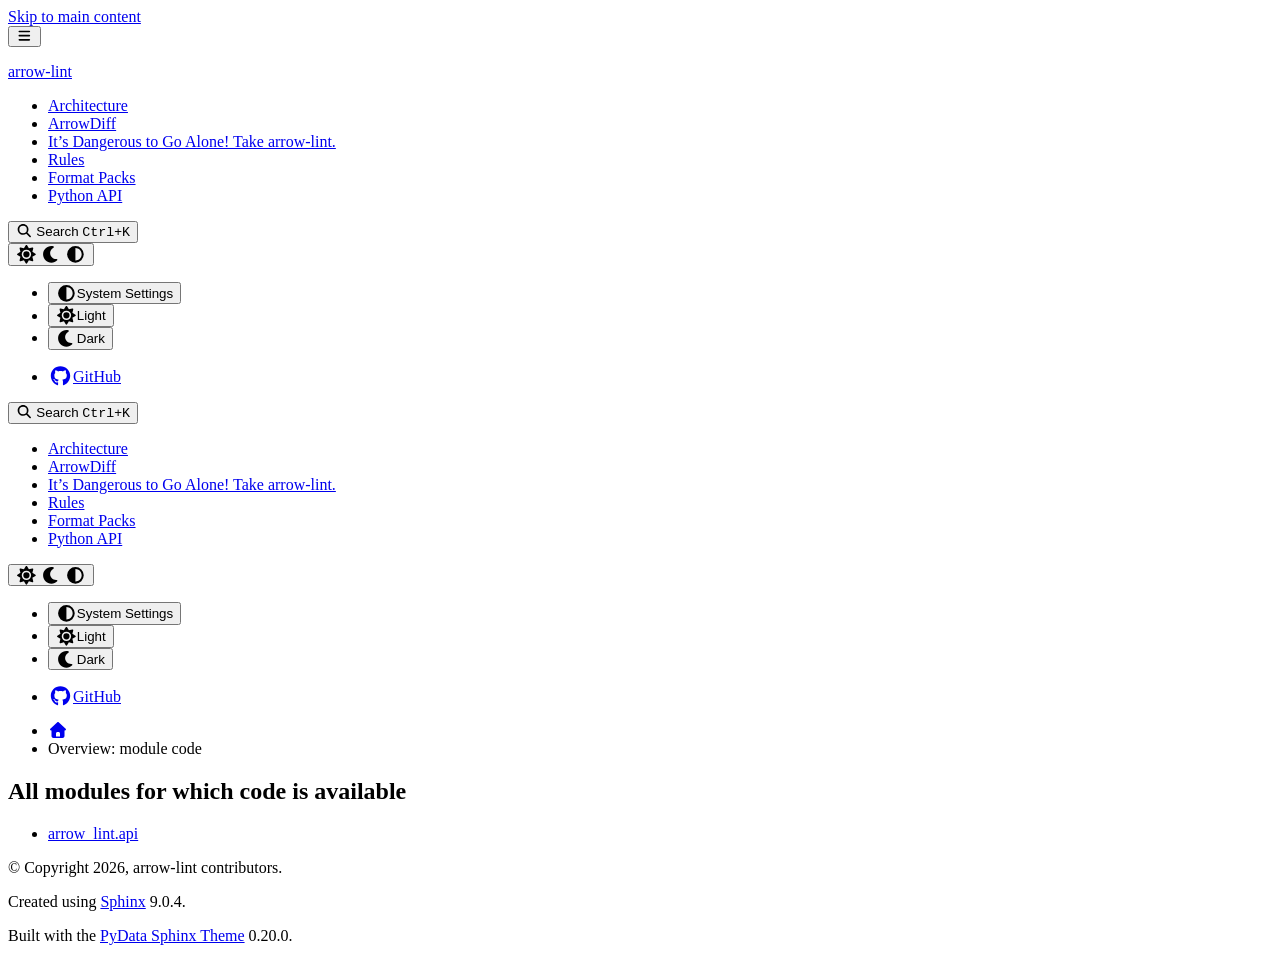
==== commit c809f132: "Deploying to pages from @ d33bs/arrow-lint@00c206db69fead88313a138c66258838c78ef333 🚀" ====
--- a/_modules/index.html
+++ b/_modules/index.html
@@ -145,6 +145,13 @@
 
 
 <li class="nav-item ">
+  <a class="nav-link nav-internal" href="../case-studies/parquet-writers.html">
+    It’s Dangerous to Go Alone! Take arrow-lint.
+  </a>
+</li>
+
+
+<li class="nav-item ">
   <a class="nav-link nav-internal" href="../rules.html">
     Rules
   </a>
@@ -272,6 +279,13 @@
 
 
 <li class="nav-item ">
+  <a class="nav-link nav-internal" href="../case-studies/parquet-writers.html">
+    It’s Dangerous to Go Alone! Take arrow-lint.
+  </a>
+</li>
+
+
+<li class="nav-item ">
   <a class="nav-link nav-internal" href="../rules.html">
     Rules
   </a>
@@ -430,7 +444,7 @@
 
   <p class="copyright">
     
-      © Copyright 2026, ArrowLint contributors.
+      © Copyright 2026, arrow-lint contributors.
       <br/>
     
   </p>
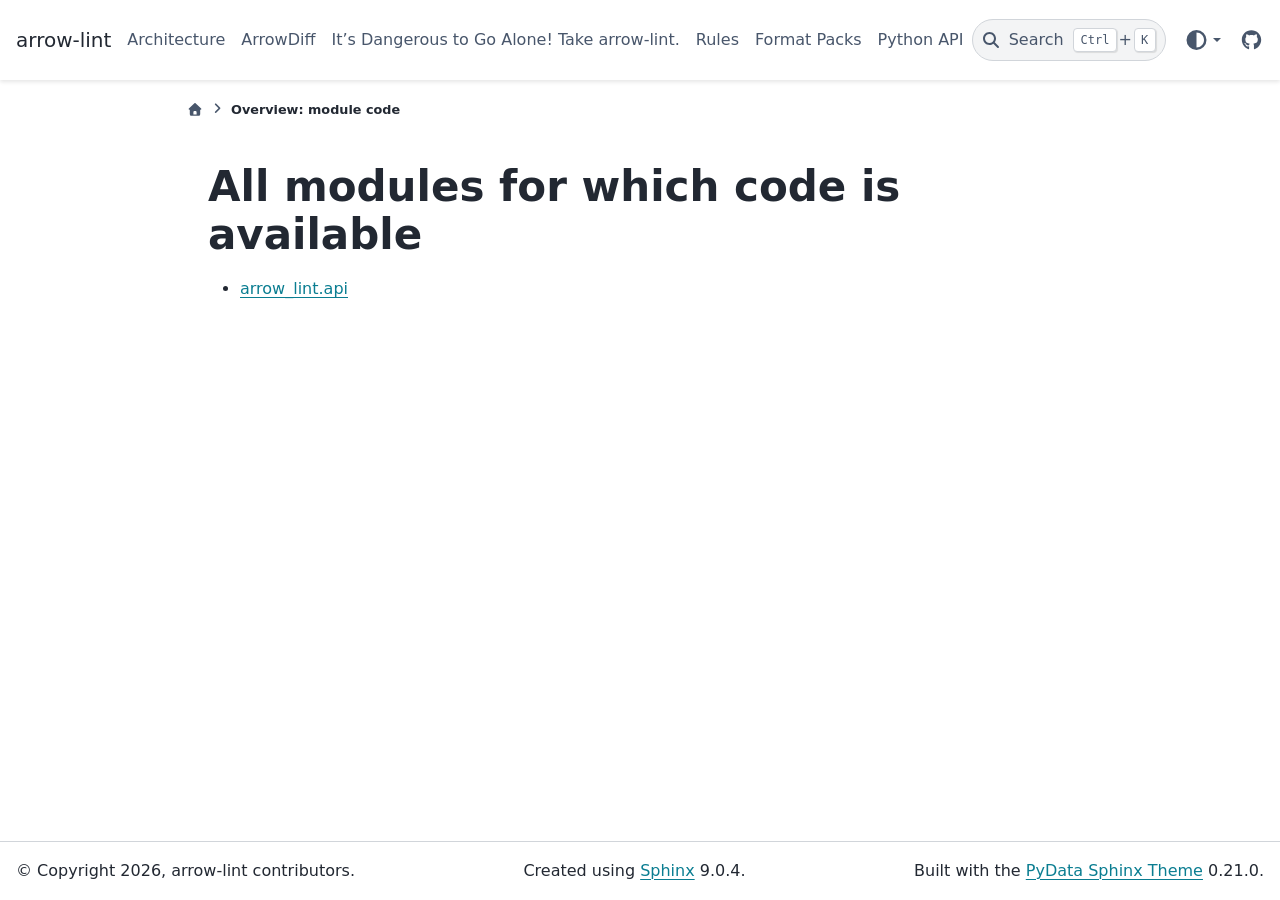
==== commit 4b6f2b49: "Deploying to pages from @ d33bs/arrow-lint@9bd26a712ec79c620a69167e4522e446f6e85b18 🚀" ====
--- a/_modules/index.html
+++ b/_modules/index.html
@@ -26,18 +26,18 @@
   </noscript>
   
   <!-- Loaded before other Sphinx assets -->
-  <link href="../_static/styles/theme.css?digest=90905a2f556bf617f1a9" rel="stylesheet" />
-<link href="../_static/styles/pydata-sphinx-theme.css?digest=90905a2f556bf617f1a9" rel="stylesheet" />
+  <link href="../_static/styles/theme.css?digest=cb8930eaaf36d9849b67" rel="stylesheet" />
+<link href="../_static/styles/pydata-sphinx-theme.css?digest=cb8930eaaf36d9849b67" rel="stylesheet" />
 
     <link rel="stylesheet" type="text/css" href="../_static/pygments.css?v=8f2a1f02" />
     <link rel="stylesheet" type="text/css" href="../_static/mystnb.11b39860a7a0cbfd473a3ad8a317855267ff0bd372690045ca344a6b62be495e.css" />
     <link rel="stylesheet" type="text/css" href="../_static/custom.css?v=63dfd3e1" />
   
   <!-- So that users can add custom icons -->
-  <script defer src="../_static/scripts/fontawesome.js?digest=90905a2f556bf617f1a9"></script>
+  <script defer src="../_static/scripts/fontawesome.js?digest=cb8930eaaf36d9849b67"></script>
   <!-- Pre-loaded scripts that we'll load fully later -->
-  <link rel="preload" as="script" href="../_static/scripts/bootstrap.js?digest=90905a2f556bf617f1a9" />
-<link rel="preload" as="script" href="../_static/scripts/pydata-sphinx-theme.js?digest=90905a2f556bf617f1a9" />
+  <link rel="preload" as="script" href="../_static/scripts/bootstrap.js?digest=cb8930eaaf36d9849b67" />
+<link rel="preload" as="script" href="../_static/scripts/pydata-sphinx-theme.js?digest=cb8930eaaf36d9849b67" />
 
     <script src="../_static/documentation_options.js?v=5929fcd5"></script>
     <script src="../_static/doctools.js?v=fd6eb6e6"></script>
@@ -432,8 +432,8 @@
   </div>
   
   <!-- Scripts loaded after <body> so the DOM is not blocked -->
-  <script defer src="../_static/scripts/bootstrap.js?digest=90905a2f556bf617f1a9"></script>
-<script defer src="../_static/scripts/pydata-sphinx-theme.js?digest=90905a2f556bf617f1a9"></script>
+  <script defer src="../_static/scripts/bootstrap.js?digest=cb8930eaaf36d9849b67"></script>
+<script defer src="../_static/scripts/pydata-sphinx-theme.js?digest=cb8930eaaf36d9849b67"></script>
 
   <footer class="bd-footer">
 <div class="bd-footer__inner bd-page-width">
@@ -471,7 +471,7 @@
         <div class="footer-item">
 <p class="theme-version">
   <!-- # L10n: Setting the PST URL as an argument as this does not need to be localized -->
-  Built with the <a href="https://pydata-sphinx-theme.readthedocs.io/en/stable/index.html">PyData Sphinx Theme</a> 0.20.0.
+  Built with the <a href="https://pydata-sphinx-theme.readthedocs.io/en/stable/index.html">PyData Sphinx Theme</a> 0.21.0.
 </p></div>
       
     </div>
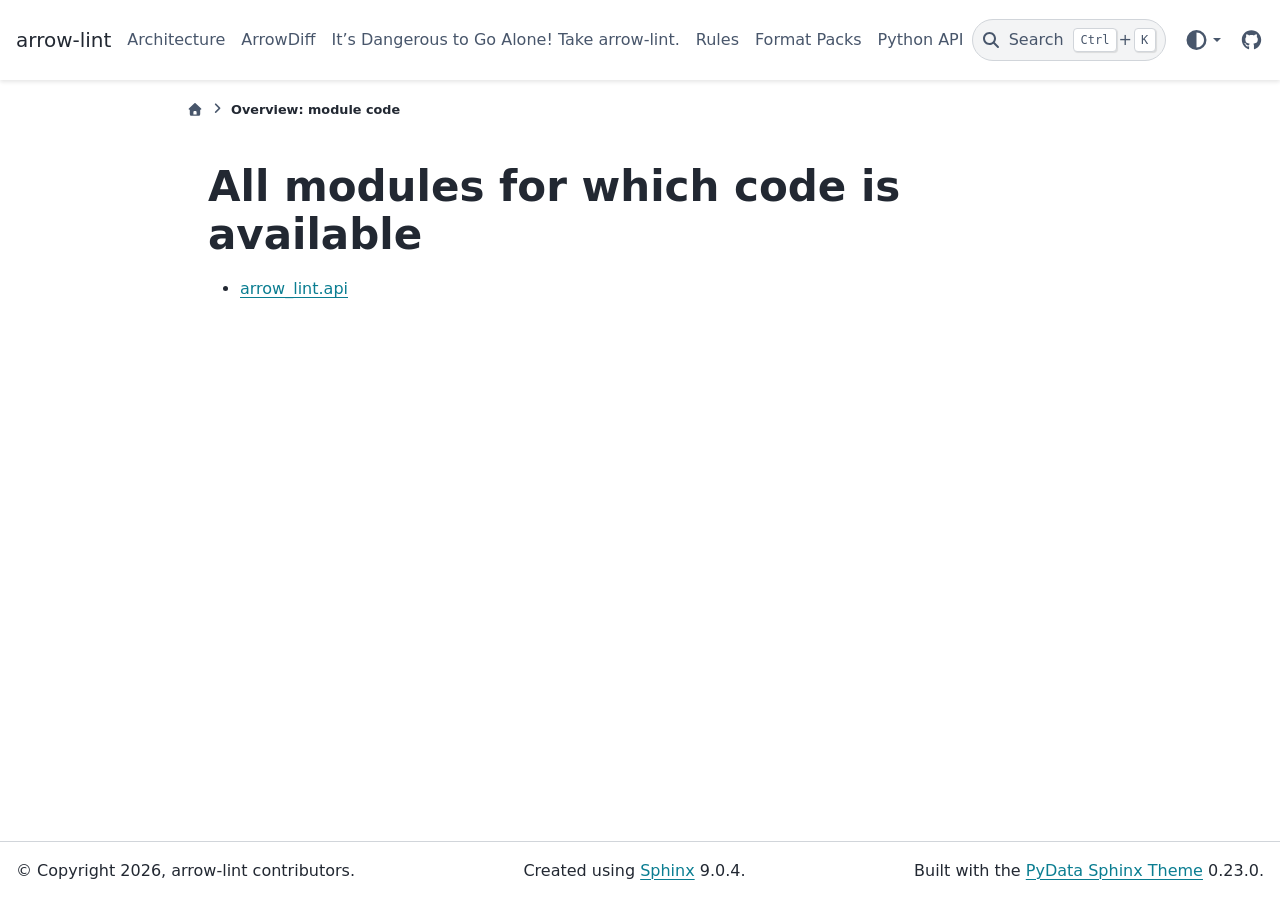
==== commit 565eed6b: "Deploying to pages from @ d33bs/arrow-lint@35283102ff1cd8eae99f03e976cb801f21fbbb36 🚀" ====
--- a/_modules/index.html
+++ b/_modules/index.html
@@ -1,4 +1,3 @@
-
 <!DOCTYPE html>
 
 
@@ -26,18 +25,18 @@
   </noscript>
   
   <!-- Loaded before other Sphinx assets -->
-  <link href="../_static/styles/theme.css?digest=cb8930eaaf36d9849b67" rel="stylesheet" />
-<link href="../_static/styles/pydata-sphinx-theme.css?digest=cb8930eaaf36d9849b67" rel="stylesheet" />
+  <link href="../_static/styles/theme.css?digest=18bd87630a240e9c25be" rel="stylesheet" />
+<link href="../_static/styles/pydata-sphinx-theme.css?digest=18bd87630a240e9c25be" rel="stylesheet" />
 
     <link rel="stylesheet" type="text/css" href="../_static/pygments.css?v=8f2a1f02" />
     <link rel="stylesheet" type="text/css" href="../_static/mystnb.11b39860a7a0cbfd473a3ad8a317855267ff0bd372690045ca344a6b62be495e.css" />
     <link rel="stylesheet" type="text/css" href="../_static/custom.css?v=63dfd3e1" />
   
   <!-- So that users can add custom icons -->
-  <script defer src="../_static/scripts/fontawesome.js?digest=cb8930eaaf36d9849b67"></script>
+  <script defer src="../_static/scripts/fontawesome.js?digest=18bd87630a240e9c25be"></script>
   <!-- Pre-loaded scripts that we'll load fully later -->
-  <link rel="preload" as="script" href="../_static/scripts/bootstrap.js?digest=cb8930eaaf36d9849b67" />
-<link rel="preload" as="script" href="../_static/scripts/pydata-sphinx-theme.js?digest=cb8930eaaf36d9849b67" />
+  <link rel="preload" as="script" href="../_static/scripts/bootstrap.js?digest=18bd87630a240e9c25be" />
+<link rel="preload" as="script" href="../_static/scripts/pydata-sphinx-theme.js?digest=18bd87630a240e9c25be" />
 
     <script src="../_static/documentation_options.js?v=5929fcd5"></script>
     <script src="../_static/doctools.js?v=fd6eb6e6"></script>
@@ -47,6 +46,7 @@
     <link rel="index" title="Index" href="../genindex.html" />
     <link rel="search" title="Search" href="../search.html" />
   <meta name="viewport" content="width=device-width, initial-scale=1"/>
+  <meta name="color-scheme" content="light dark"/>
   <meta name="docsearch:language" content="en"/>
   <meta name="docsearch:version" content="" />
   
@@ -96,7 +96,7 @@
   
     <header id="pst-header" class="bd-header navbar navbar-expand-lg bd-navbar d-print-none">
 <div class="bd-header__inner bd-page-width">
-  <button class="pst-navbar-icon sidebar-toggle primary-toggle" aria-label="Site navigation">
+  <button type="button" class="pst-navbar-icon sidebar-toggle primary-toggle" aria-label="Site navigation">
     <span class="fa-solid fa-bars"></span>
   </button>
   
@@ -182,7 +182,7 @@
         <div class="navbar-item navbar-persistent--container">
           
 
-<button class="btn search-button-field search-button__button pst-js-only" title="Search" aria-label="Search" data-bs-placement="bottom" data-bs-toggle="tooltip">
+<button type="button" class="btn search-button-field search-button__button pst-js-only" title="Search" aria-label="Search" data-bs-placement="bottom" data-bs-toggle="tooltip">
  <i class="fa-solid fa-magnifying-glass"></i>
  <span class="search-button__default-text">Search</span>
  <span class="search-button__kbd-shortcut"><kbd class="kbd-shortcut__modifier">Ctrl</kbd>+<kbd class="kbd-shortcut__modifier">K</kbd></span>
@@ -193,15 +193,15 @@
         <div class="navbar-item">
 
 <div class="theme-switch-container dropdown pst-js-only" data-bs-toggle="tooltip" data-bs-placement="bottom" title="Color mode">
-  <button class="btn btn-sm nav-link pst-navbar-icon theme-switch-button dropdown-toggle" aria-label="Color mode" data-bs-toggle="dropdown">
+  <button type="button" class="btn btn-sm nav-link pst-navbar-icon theme-switch-button dropdown-toggle" aria-label="Color mode" data-bs-toggle="dropdown">
     <i class="theme-switch fa-solid fa-sun fa-lg fa-fw" data-mode="light" title="Light"></i>
     <i class="theme-switch fa-solid fa-moon fa-lg fa-fw" data-mode="dark" title="Dark"></i>
     <i class="theme-switch fa-solid fa-circle-half-stroke fa-lg fa-fw" data-mode="auto" title="System Settings"></i>
   </button>
   <ul class="dropdown-menu dropdown-menu-end">
-    <li><button class="dropdown-item d-flex align-items-center theme-change-button" data-mode="auto"><i class="fa-solid fa-circle-half-stroke fa-lg fa-fw me-1"></i>System Settings</button></li>
-    <li><button class="dropdown-item d-flex align-items-center theme-change-button" data-mode="light"><i class="fa-solid fa-sun fa-lg fa-fw me-1"></i>Light</button></li>
-    <li><button class="dropdown-item d-flex align-items-center theme-change-button" data-mode="dark"><i class="fa-solid fa-moon fa-lg fa-fw me-1"></i>Dark</button></li>
+    <li><button type="button" class="dropdown-item d-flex align-items-center theme-change-button" data-mode="auto"><i class="fa-solid fa-circle-half-stroke fa-lg fa-fw me-1"></i>System Settings</button></li>
+    <li><button type="button" class="dropdown-item d-flex align-items-center theme-change-button" data-mode="light"><i class="fa-solid fa-sun fa-lg fa-fw me-1"></i>Light</button></li>
+    <li><button type="button" class="dropdown-item d-flex align-items-center theme-change-button" data-mode="dark"><i class="fa-solid fa-moon fa-lg fa-fw me-1"></i>Dark</button></li>
   </ul>
 </div></div>
       
@@ -227,7 +227,7 @@
   
     <div class="navbar-persistent--mobile">
 
-<button class="btn search-button-field search-button__button pst-js-only" title="Search" aria-label="Search" data-bs-placement="bottom" data-bs-toggle="tooltip">
+<button type="button" class="btn search-button-field search-button__button pst-js-only" title="Search" aria-label="Search" data-bs-placement="bottom" data-bs-toggle="tooltip">
  <i class="fa-solid fa-magnifying-glass"></i>
  <span class="search-button__default-text">Search</span>
  <span class="search-button__kbd-shortcut"><kbd class="kbd-shortcut__modifier">Ctrl</kbd>+<kbd class="kbd-shortcut__modifier">K</kbd></span>
@@ -318,15 +318,15 @@
           <div class="navbar-item">
 
 <div class="theme-switch-container dropdown pst-js-only" data-bs-toggle="tooltip" data-bs-placement="bottom" title="Color mode">
-  <button class="btn btn-sm nav-link pst-navbar-icon theme-switch-button dropdown-toggle" aria-label="Color mode" data-bs-toggle="dropdown">
+  <button type="button" class="btn btn-sm nav-link pst-navbar-icon theme-switch-button dropdown-toggle" aria-label="Color mode" data-bs-toggle="dropdown">
     <i class="theme-switch fa-solid fa-sun fa-lg fa-fw" data-mode="light" title="Light"></i>
     <i class="theme-switch fa-solid fa-moon fa-lg fa-fw" data-mode="dark" title="Dark"></i>
     <i class="theme-switch fa-solid fa-circle-half-stroke fa-lg fa-fw" data-mode="auto" title="System Settings"></i>
   </button>
   <ul class="dropdown-menu dropdown-menu-end">
-    <li><button class="dropdown-item d-flex align-items-center theme-change-button" data-mode="auto"><i class="fa-solid fa-circle-half-stroke fa-lg fa-fw me-1"></i>System Settings</button></li>
-    <li><button class="dropdown-item d-flex align-items-center theme-change-button" data-mode="light"><i class="fa-solid fa-sun fa-lg fa-fw me-1"></i>Light</button></li>
-    <li><button class="dropdown-item d-flex align-items-center theme-change-button" data-mode="dark"><i class="fa-solid fa-moon fa-lg fa-fw me-1"></i>Dark</button></li>
+    <li><button type="button" class="dropdown-item d-flex align-items-center theme-change-button" data-mode="auto"><i class="fa-solid fa-circle-half-stroke fa-lg fa-fw me-1"></i>System Settings</button></li>
+    <li><button type="button" class="dropdown-item d-flex align-items-center theme-change-button" data-mode="light"><i class="fa-solid fa-sun fa-lg fa-fw me-1"></i>Light</button></li>
+    <li><button type="button" class="dropdown-item d-flex align-items-center theme-change-button" data-mode="dark"><i class="fa-solid fa-moon fa-lg fa-fw me-1"></i>Dark</button></li>
   </ul>
 </div></div>
         
@@ -432,8 +432,8 @@
   </div>
   
   <!-- Scripts loaded after <body> so the DOM is not blocked -->
-  <script defer src="../_static/scripts/bootstrap.js?digest=cb8930eaaf36d9849b67"></script>
-<script defer src="../_static/scripts/pydata-sphinx-theme.js?digest=cb8930eaaf36d9849b67"></script>
+  <script defer src="../_static/scripts/bootstrap.js?digest=18bd87630a240e9c25be"></script>
+<script defer src="../_static/scripts/pydata-sphinx-theme.js?digest=18bd87630a240e9c25be"></script>
 
   <footer class="bd-footer">
 <div class="bd-footer__inner bd-page-width">
@@ -459,7 +459,6 @@
 
   <p class="sphinx-version">
     Created using <a href="https://www.sphinx-doc.org/">Sphinx</a> 9.0.4.
-    <br/>
   </p>
 </div>
       
@@ -471,7 +470,7 @@
         <div class="footer-item">
 <p class="theme-version">
   <!-- # L10n: Setting the PST URL as an argument as this does not need to be localized -->
-  Built with the <a href="https://pydata-sphinx-theme.readthedocs.io/en/stable/index.html">PyData Sphinx Theme</a> 0.21.0.
+  Built with the <a href="https://pydata-sphinx-theme.readthedocs.io/en/stable/index.html">PyData Sphinx Theme</a> 0.23.0.
 </p></div>
       
     </div>
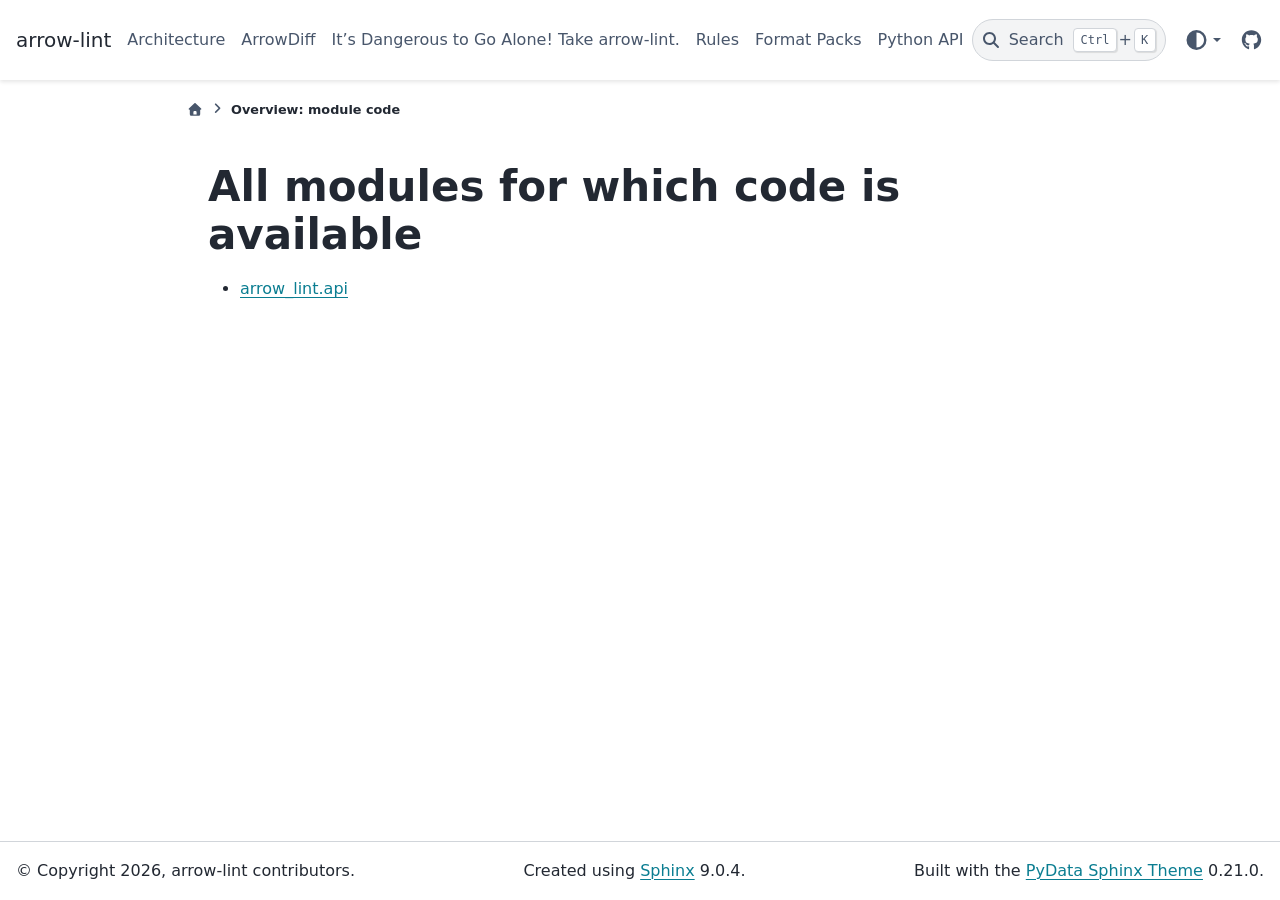
==== commit 5c8eb22d: "Deploying to pages from @ d33bs/arrow-lint@0137f7646c9245ec956dd87c35cc537c82cd8a90 🚀" ====
--- a/_modules/index.html
+++ b/_modules/index.html
@@ -1,3 +1,4 @@
+
 <!DOCTYPE html>
 
 
@@ -25,18 +26,18 @@
   </noscript>
   
   <!-- Loaded before other Sphinx assets -->
-  <link href="../_static/styles/theme.css?digest=18bd87630a240e9c25be" rel="stylesheet" />
-<link href="../_static/styles/pydata-sphinx-theme.css?digest=18bd87630a240e9c25be" rel="stylesheet" />
+  <link href="../_static/styles/theme.css?digest=cb8930eaaf36d9849b67" rel="stylesheet" />
+<link href="../_static/styles/pydata-sphinx-theme.css?digest=cb8930eaaf36d9849b67" rel="stylesheet" />
 
     <link rel="stylesheet" type="text/css" href="../_static/pygments.css?v=8f2a1f02" />
     <link rel="stylesheet" type="text/css" href="../_static/mystnb.11b39860a7a0cbfd473a3ad8a317855267ff0bd372690045ca344a6b62be495e.css" />
     <link rel="stylesheet" type="text/css" href="../_static/custom.css?v=63dfd3e1" />
   
   <!-- So that users can add custom icons -->
-  <script defer src="../_static/scripts/fontawesome.js?digest=18bd87630a240e9c25be"></script>
+  <script defer src="../_static/scripts/fontawesome.js?digest=cb8930eaaf36d9849b67"></script>
   <!-- Pre-loaded scripts that we'll load fully later -->
-  <link rel="preload" as="script" href="../_static/scripts/bootstrap.js?digest=18bd87630a240e9c25be" />
-<link rel="preload" as="script" href="../_static/scripts/pydata-sphinx-theme.js?digest=18bd87630a240e9c25be" />
+  <link rel="preload" as="script" href="../_static/scripts/bootstrap.js?digest=cb8930eaaf36d9849b67" />
+<link rel="preload" as="script" href="../_static/scripts/pydata-sphinx-theme.js?digest=cb8930eaaf36d9849b67" />
 
     <script src="../_static/documentation_options.js?v=5929fcd5"></script>
     <script src="../_static/doctools.js?v=fd6eb6e6"></script>
@@ -46,7 +47,6 @@
     <link rel="index" title="Index" href="../genindex.html" />
     <link rel="search" title="Search" href="../search.html" />
   <meta name="viewport" content="width=device-width, initial-scale=1"/>
-  <meta name="color-scheme" content="light dark"/>
   <meta name="docsearch:language" content="en"/>
   <meta name="docsearch:version" content="" />
   
@@ -96,7 +96,7 @@
   
     <header id="pst-header" class="bd-header navbar navbar-expand-lg bd-navbar d-print-none">
 <div class="bd-header__inner bd-page-width">
-  <button type="button" class="pst-navbar-icon sidebar-toggle primary-toggle" aria-label="Site navigation">
+  <button class="pst-navbar-icon sidebar-toggle primary-toggle" aria-label="Site navigation">
     <span class="fa-solid fa-bars"></span>
   </button>
   
@@ -182,7 +182,7 @@
         <div class="navbar-item navbar-persistent--container">
           
 
-<button type="button" class="btn search-button-field search-button__button pst-js-only" title="Search" aria-label="Search" data-bs-placement="bottom" data-bs-toggle="tooltip">
+<button class="btn search-button-field search-button__button pst-js-only" title="Search" aria-label="Search" data-bs-placement="bottom" data-bs-toggle="tooltip">
  <i class="fa-solid fa-magnifying-glass"></i>
  <span class="search-button__default-text">Search</span>
  <span class="search-button__kbd-shortcut"><kbd class="kbd-shortcut__modifier">Ctrl</kbd>+<kbd class="kbd-shortcut__modifier">K</kbd></span>
@@ -193,15 +193,15 @@
         <div class="navbar-item">
 
 <div class="theme-switch-container dropdown pst-js-only" data-bs-toggle="tooltip" data-bs-placement="bottom" title="Color mode">
-  <button type="button" class="btn btn-sm nav-link pst-navbar-icon theme-switch-button dropdown-toggle" aria-label="Color mode" data-bs-toggle="dropdown">
+  <button class="btn btn-sm nav-link pst-navbar-icon theme-switch-button dropdown-toggle" aria-label="Color mode" data-bs-toggle="dropdown">
     <i class="theme-switch fa-solid fa-sun fa-lg fa-fw" data-mode="light" title="Light"></i>
     <i class="theme-switch fa-solid fa-moon fa-lg fa-fw" data-mode="dark" title="Dark"></i>
     <i class="theme-switch fa-solid fa-circle-half-stroke fa-lg fa-fw" data-mode="auto" title="System Settings"></i>
   </button>
   <ul class="dropdown-menu dropdown-menu-end">
-    <li><button type="button" class="dropdown-item d-flex align-items-center theme-change-button" data-mode="auto"><i class="fa-solid fa-circle-half-stroke fa-lg fa-fw me-1"></i>System Settings</button></li>
-    <li><button type="button" class="dropdown-item d-flex align-items-center theme-change-button" data-mode="light"><i class="fa-solid fa-sun fa-lg fa-fw me-1"></i>Light</button></li>
-    <li><button type="button" class="dropdown-item d-flex align-items-center theme-change-button" data-mode="dark"><i class="fa-solid fa-moon fa-lg fa-fw me-1"></i>Dark</button></li>
+    <li><button class="dropdown-item d-flex align-items-center theme-change-button" data-mode="auto"><i class="fa-solid fa-circle-half-stroke fa-lg fa-fw me-1"></i>System Settings</button></li>
+    <li><button class="dropdown-item d-flex align-items-center theme-change-button" data-mode="light"><i class="fa-solid fa-sun fa-lg fa-fw me-1"></i>Light</button></li>
+    <li><button class="dropdown-item d-flex align-items-center theme-change-button" data-mode="dark"><i class="fa-solid fa-moon fa-lg fa-fw me-1"></i>Dark</button></li>
   </ul>
 </div></div>
       
@@ -227,7 +227,7 @@
   
     <div class="navbar-persistent--mobile">
 
-<button type="button" class="btn search-button-field search-button__button pst-js-only" title="Search" aria-label="Search" data-bs-placement="bottom" data-bs-toggle="tooltip">
+<button class="btn search-button-field search-button__button pst-js-only" title="Search" aria-label="Search" data-bs-placement="bottom" data-bs-toggle="tooltip">
  <i class="fa-solid fa-magnifying-glass"></i>
  <span class="search-button__default-text">Search</span>
  <span class="search-button__kbd-shortcut"><kbd class="kbd-shortcut__modifier">Ctrl</kbd>+<kbd class="kbd-shortcut__modifier">K</kbd></span>
@@ -318,15 +318,15 @@
           <div class="navbar-item">
 
 <div class="theme-switch-container dropdown pst-js-only" data-bs-toggle="tooltip" data-bs-placement="bottom" title="Color mode">
-  <button type="button" class="btn btn-sm nav-link pst-navbar-icon theme-switch-button dropdown-toggle" aria-label="Color mode" data-bs-toggle="dropdown">
+  <button class="btn btn-sm nav-link pst-navbar-icon theme-switch-button dropdown-toggle" aria-label="Color mode" data-bs-toggle="dropdown">
     <i class="theme-switch fa-solid fa-sun fa-lg fa-fw" data-mode="light" title="Light"></i>
     <i class="theme-switch fa-solid fa-moon fa-lg fa-fw" data-mode="dark" title="Dark"></i>
     <i class="theme-switch fa-solid fa-circle-half-stroke fa-lg fa-fw" data-mode="auto" title="System Settings"></i>
   </button>
   <ul class="dropdown-menu dropdown-menu-end">
-    <li><button type="button" class="dropdown-item d-flex align-items-center theme-change-button" data-mode="auto"><i class="fa-solid fa-circle-half-stroke fa-lg fa-fw me-1"></i>System Settings</button></li>
-    <li><button type="button" class="dropdown-item d-flex align-items-center theme-change-button" data-mode="light"><i class="fa-solid fa-sun fa-lg fa-fw me-1"></i>Light</button></li>
-    <li><button type="button" class="dropdown-item d-flex align-items-center theme-change-button" data-mode="dark"><i class="fa-solid fa-moon fa-lg fa-fw me-1"></i>Dark</button></li>
+    <li><button class="dropdown-item d-flex align-items-center theme-change-button" data-mode="auto"><i class="fa-solid fa-circle-half-stroke fa-lg fa-fw me-1"></i>System Settings</button></li>
+    <li><button class="dropdown-item d-flex align-items-center theme-change-button" data-mode="light"><i class="fa-solid fa-sun fa-lg fa-fw me-1"></i>Light</button></li>
+    <li><button class="dropdown-item d-flex align-items-center theme-change-button" data-mode="dark"><i class="fa-solid fa-moon fa-lg fa-fw me-1"></i>Dark</button></li>
   </ul>
 </div></div>
         
@@ -432,8 +432,8 @@
   </div>
   
   <!-- Scripts loaded after <body> so the DOM is not blocked -->
-  <script defer src="../_static/scripts/bootstrap.js?digest=18bd87630a240e9c25be"></script>
-<script defer src="../_static/scripts/pydata-sphinx-theme.js?digest=18bd87630a240e9c25be"></script>
+  <script defer src="../_static/scripts/bootstrap.js?digest=cb8930eaaf36d9849b67"></script>
+<script defer src="../_static/scripts/pydata-sphinx-theme.js?digest=cb8930eaaf36d9849b67"></script>
 
   <footer class="bd-footer">
 <div class="bd-footer__inner bd-page-width">
@@ -459,6 +459,7 @@
 
   <p class="sphinx-version">
     Created using <a href="https://www.sphinx-doc.org/">Sphinx</a> 9.0.4.
+    <br/>
   </p>
 </div>
       
@@ -470,7 +471,7 @@
         <div class="footer-item">
 <p class="theme-version">
   <!-- # L10n: Setting the PST URL as an argument as this does not need to be localized -->
-  Built with the <a href="https://pydata-sphinx-theme.readthedocs.io/en/stable/index.html">PyData Sphinx Theme</a> 0.23.0.
+  Built with the <a href="https://pydata-sphinx-theme.readthedocs.io/en/stable/index.html">PyData Sphinx Theme</a> 0.21.0.
 </p></div>
       
     </div>
